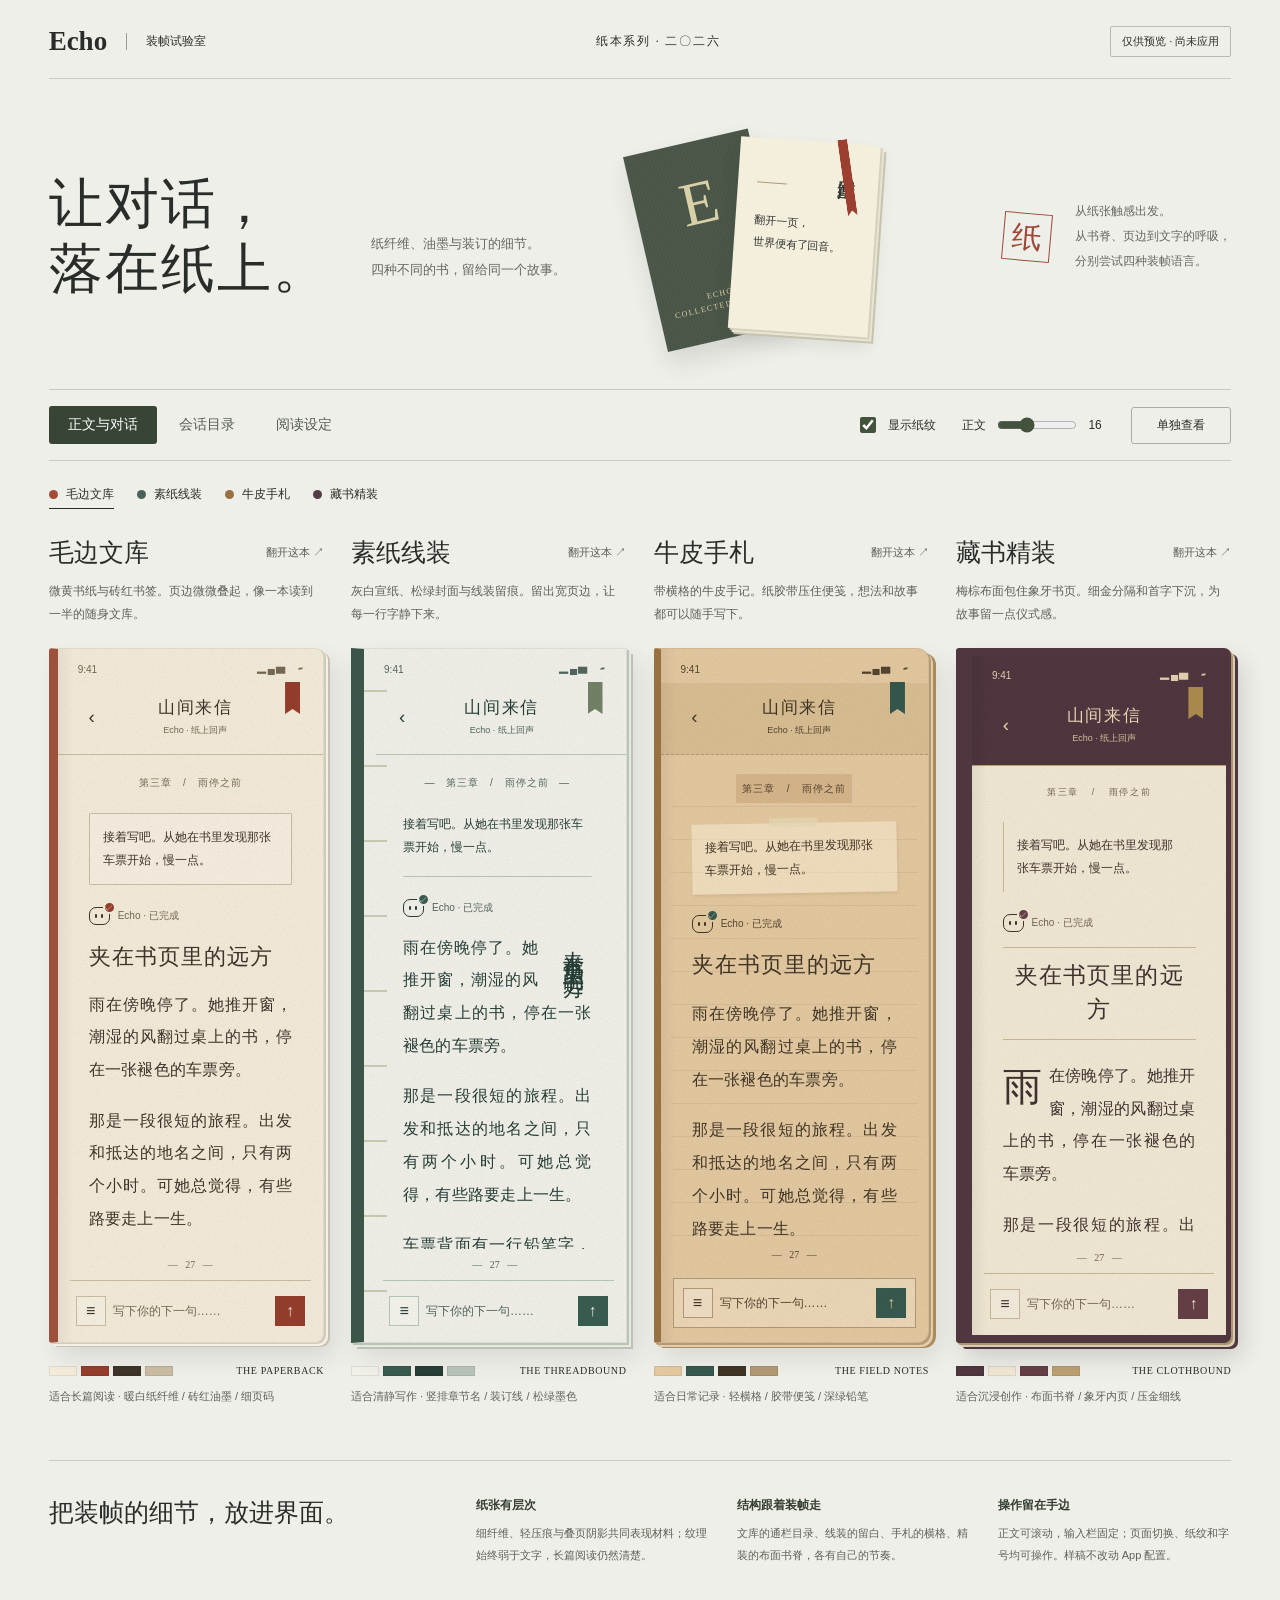
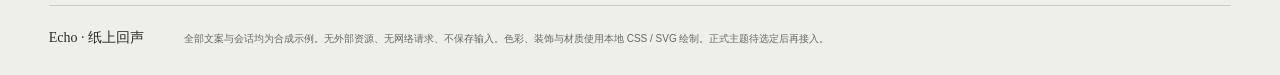
==== design/book-theme-preview/index.html @ 86614d9f "feat: 完善 Bot 状态与 API 配置并新增纸本主题预览" ====
<!doctype html>
<html lang="zh-CN">
<head>
  <meta charset="utf-8">
  <meta name="viewport" content="width=device-width, initial-scale=1">
  <meta name="color-scheme" content="light">
  <title>Echo · 纸上回声 / 四种书本主题预览</title>
  <link rel="icon" href="data:,">
  <link rel="stylesheet" href="preview.css">
</head>
<body>
  <header class="masthead"><a href="./index.html" class="brand">Echo<span>装帧试验室</span></a><span class="edition">纸本系列 · 二〇二六</span><span class="preview-tag">仅供预览 · 尚未应用</span></header>
  <main>
    <section class="introduction">
      <div class="intro-copy"><h1>让对话，<br>落在纸上。</h1><p>纸纤维、油墨与装订的细节。<br>四种不同的书，留给同一个故事。</p></div>
      <div class="material-sample" aria-hidden="true"><div class="sample-cover"><span>E</span><small>ECHO<br>COLLECTED WORDS</small></div><div class="sample-page"><span>纸上回声</span><i></i><p>翻开一页，<br>世界便有了回音。</p></div><div class="sample-ribbon"></div></div>
      <aside class="intro-note"><span class="seal" aria-hidden="true">纸</span><p>从纸张触感出发。<br>从书脊、页边到文字的呼吸，<br>分别尝试四种装帧语言。</p></aside>
    </section>
    <section class="desk" aria-label="预览控制">
      <div class="scene-switch" role="group" aria-label="预览页面"><button data-scene="chat" aria-pressed="true">正文与对话</button><button data-scene="home" aria-pressed="false">会话目录</button><button data-scene="settings" aria-pressed="false">阅读设定</button></div>
      <label class="texture-control"><input id="texture" type="checkbox" checked> 显示纸纹</label>
      <label class="font-control" for="font-size">正文 <input id="font-size" type="range" min="14" max="20" step="2" value="16"><output id="font-value" for="font-size">16</output></label>
      <button id="compare" aria-pressed="false">单独查看</button>
    </section>
    <div class="theme-switch" role="group" aria-label="选择装帧"><button data-theme="deckle" aria-pressed="true"><i></i>毛边文库</button><button data-theme="thread" aria-pressed="false"><i></i>素纸线装</button><button data-theme="field" aria-pressed="false"><i></i>牛皮手札</button><button data-theme="cloth" aria-pressed="false"><i></i>藏书精装</button></div>
    <section class="gallery" data-focus="deckle" aria-label="四种主题比较"></section>
    <section class="design-note"><h2>把装帧的细节，放进界面。</h2><div><p><strong>纸张有层次</strong>细纤维、轻压痕与叠页阴影共同表现材料；纹理始终弱于文字，长篇阅读仍然清楚。</p><p><strong>结构跟着装帧走</strong>文库的通栏目录、线装的留白、手札的横格、精装的布面书脊，各有自己的节奏。</p><p><strong>操作留在手边</strong>正文可滚动，输入栏固定；页面切换、纸纹和字号均可操作。样稿不改动 App 配置。</p></div></section>
  </main>
  <footer class="site-footer"><span>Echo · 纸上回声</span><p>全部文案与会话均为合成示例。无外部资源、无网络请求、不保存输入。色彩、装饰与材质使用本地 CSS / SVG 绘制。正式主题待选定后再接入。</p></footer>
  <script src="preview.js"></script>
</body>
</html>
---- design/book-theme-preview/preview.css ----
:root{--desk:#efefea;--ink:#292d29;--muted:#64685e;--line:#c9ccc2;--body-size:16px;--serif:'Noto Serif CJK SC','Source Han Serif SC','SimSun',serif;--sans:'Microsoft YaHei','PingFang SC',sans-serif}
*{box-sizing:border-box}body{margin:0;background:var(--desk);color:var(--ink);font-family:var(--sans);font-size:14px}button,input{font:inherit}button,a,input{touch-action:manipulation}button{color:inherit;cursor:pointer}button:focus-visible,a:focus-visible,input:focus-visible{outline:2px solid #a94430;outline-offset:4px}button{border:0;background:none}a{color:inherit;text-decoration:none}.masthead{display:flex;align-items:center;justify-content:space-between;margin:0 3.8%;padding:26px 0 21px;border-bottom:1px solid var(--line)}.brand{font:700 27px Georgia,serif;display:flex;align-items:center;gap:19px}.brand span{font:12px var(--sans);border-left:1px solid #9a9e92;padding-left:19px}.edition{font-family:var(--serif);letter-spacing:.15em;font-size:12px}.preview-tag{font-size:11px;padding:7px 11px;border:1px solid #b6baae;border-radius:2px}main{margin:0 3.8%}.introduction{display:grid;grid-template-columns:1.3fr 1fr .8fr;align-items:center;min-height:310px;padding:30px 0 25px;gap:36px}.intro-copy{display:flex;align-items:flex-end;gap:42px}.intro-copy h1{font:normal 54px/1.2 var(--serif);margin:0;letter-spacing:.04em;white-space:nowrap}.intro-copy p{font:13px/2 var(--sans);color:var(--muted);padding-bottom:5px;white-space:nowrap}.material-sample{width:246px;height:210px;position:relative;justify-self:center;transform:rotate(-8deg)}.sample-cover{position:absolute;left:0;top:0;width:128px;height:200px;background:repeating-linear-gradient(90deg,#485346 0 1px,#4c584a 1px 3px);box-shadow:0 13px 23px #252b2720;display:flex;flex-direction:column;align-items:center;justify-content:space-around;color:#d9d0a8;transform:rotate(-5deg)}.sample-cover>span{font:62px Georgia}.sample-cover small{font:8px/1.6 Georgia;letter-spacing:.17em;text-align:center}.sample-page{position:absolute;left:90px;top:14px;width:140px;height:192px;transform:rotate(12deg);background:#f7f1de;box-shadow:2px 2px #d5d0bc,4px 4px #e8e4d4,6px 6px #c6c2ae,0 10px 18px #292d291b;padding:24px 19px}.sample-page:after{content:'';position:absolute;inset:0;background:var(--grain);opacity:.35;pointer-events:none}.sample-page>span{font:18px var(--serif);writing-mode:vertical-rl;float:right}.sample-page i{display:block;width:30px;height:1px;background:#ac9a70;margin-top:20px}.sample-page p{font:11px/2 var(--serif);margin-top:26px}.sample-ribbon{position:absolute;top:19px;right:30px;width:10px;height:77px;background:#9b4030;clip-path:polygon(0 0,100% 0,100% 100%,50% 93%,0 100%)}.intro-note{justify-self:end;display:flex;align-items:center;gap:24px}.intro-note p{font:12px/2.1 var(--serif);color:var(--muted)}.seal{font:30px var(--serif);border:1px solid #9e4737;color:#9e4737;display:grid;place-items:center;width:48px;height:48px;transform:rotate(5deg)}
.desk{padding:16px 0;border-block:1px solid var(--line);display:flex;align-items:center;gap:26px}.scene-switch{display:flex;gap:3px;margin-right:auto}.scene-switch button{padding:10px 19px;border-radius:3px;color:#565e52}.scene-switch button[aria-pressed=true]{background:#384535;color:#fff}.texture-control,.font-control{display:flex;align-items:center;gap:9px;font-size:12px;white-space:nowrap}input[type=checkbox]{accent-color:#42523c;width:16px;height:16px}input[type=range]{accent-color:#42523c;width:80px}output{min-width:17px}#compare{border:1px solid #a8afa0;border-radius:3px;padding:9px 13px;font-size:12px;min-width:100px}.theme-switch{display:flex;gap:23px;padding:20px 0 6px}.theme-switch button{font-size:12px;display:flex;align-items:center;gap:8px;padding:5px 0;border-bottom:1px solid transparent}.theme-switch button[aria-pressed=true]{border-color:currentColor}.theme-switch i{height:9px;width:9px;background:#a24d39;border-radius:50%}.theme-switch button:nth-child(2) i{background:#4c5f59}.theme-switch button:nth-child(3) i{background:#987043}.theme-switch button:nth-child(4) i{background:#523c4a}.gallery{display:grid;grid-template-columns:repeat(4,minmax(0,1fr));gap:27px;padding:21px 0 42px}.study{min-width:0}.study-header{display:flex;align-items:center;justify-content:space-between;margin-bottom:11px}.study h2{font:normal 25px var(--serif);margin:0}.study-header button{font-size:11px;padding:6px 0 6px 10px;color:#585d53}.study-description{font-size:12px;line-height:1.9;color:#5e6258;min-height:46px;margin:0 0 22px;max-width:32em}.swatches{display:flex;gap:4px;align-items:center;margin-top:22px}.swatches i{height:10px;width:28px;border:1px solid #00000015}.swatches span{font:10px Georgia,serif;margin-left:auto;letter-spacing:.06em}.study-notes{font-size:11px;line-height:1.9;color:#5e6258;margin-top:10px}.gallery.focus-mode{grid-template-columns:minmax(0,540px);justify-content:center;gap:0}.gallery.focus-mode .study{display:none}.gallery.focus-mode .study.is-focused{display:block}.focus-mode .book{max-width:460px;margin:auto;height:790px}.focus-mode .study-description{max-width:none;min-height:0}.focus-mode .study h2{font-size:32px}
:root{--grain:url("data:image/svg+xml,%3Csvg xmlns='http://www.w3.org/2000/svg' width='170' height='170'%3E%3Cfilter id='p'%3E%3CfeTurbulence type='fractalNoise' baseFrequency='.72' numOctaves='3' stitchTiles='stitch'/%3E%3CfeColorMatrix type='saturate' values='0'/%3E%3C/filter%3E%3Cpath fill='%23786b50' opacity='.3' d='M14 36l5 1m29 50l6-1m60-21l4 1m-7 68l5-1M24 145l6 1M83 15l5-1'/%3E%3Cpath fill='%23fff' filter='url(%23p)' opacity='.28' d='M0 0h170v170H0z'/%3E%3C/svg%3E")}.book{--paper:#f4ecda;--ink:#3f342a;--faint:#766852;--rule:#cbbda4;--accent:#963e2d;--cover:#9d513d;position:relative;isolation:isolate;display:flex;flex-direction:column;height:695px;background:var(--paper);color:var(--ink);border-radius:3px 9px 9px 3px;border:1px solid #00000016;border-left:9px solid var(--cover);box-shadow:2px 1px 0 #d1cbba,4px 3px 0 #f4f0e5,6px 4px 0 #c8c1b0,10px 14px 25px #343a3020;overflow:hidden}.book:after{content:'';position:absolute;inset:0;z-index:5;background-image:var(--grain);mix-blend-mode:multiply;opacity:.6;pointer-events:none}.no-texture .book:after,.no-texture .sample-page:after{display:none}.book:before{content:'';position:absolute;inset:0 auto 0 0;width:15px;background:linear-gradient(90deg,#0000000c,transparent);pointer-events:none;z-index:2}.statusbar{display:flex;align-items:center;justify-content:space-between;padding:13px 19px 7px 20px;font:10px var(--sans);color:var(--faint)}.statusbar span:last-child{letter-spacing:.1em}.book-header{display:flex;align-items:center;justify-content:space-between;padding:13px 20px 17px;border-bottom:1px solid var(--rule);gap:10px}.book-header button{font-size:19px;min-width:28px;min-height:28px;padding:0}.book-title{min-width:0;flex:1;text-align:center}.book-title strong{font:normal 17px var(--serif);display:block;letter-spacing:.1em}.book-title small{display:block;font-size:9px;margin-top:5px;color:var(--faint)}.bookmark{align-self:flex-start;position:relative;width:15px;height:32px;background:var(--accent);clip-path:polygon(0 0,100% 0,100% 100%,50% 84%,0 100%);margin-top:-14px;margin-right:3px}.page-scroll{flex:1;min-height:0;overflow:auto;scrollbar-width:thin;scrollbar-color:var(--rule) transparent;padding:19px 21px 24px;overscroll-behavior:contain}.chapter-label{text-align:center;font:10px/1.7 var(--sans);color:var(--faint);letter-spacing:.1em;margin-bottom:22px}.user-prompt{border:1px solid var(--rule);padding:12px 13px;margin:0 0 22px;font:12px/1.9 var(--sans);background:#ffffff26;border-radius:1px}.speaker{display:flex;align-items:center;gap:8px;font:10px var(--sans);color:var(--faint);margin-bottom:15px}.speaker .bot{width:21px;height:18px;border:1.5px solid var(--ink);border-radius:7px;position:relative;display:inline-flex;align-items:center;justify-content:center;gap:4px}.bot:before,.bot:after{content:'';width:2px;height:4px;border-radius:2px;background:var(--ink)}.bot i{position:absolute;right:-7px;top:-7px;width:13px;height:13px;border-radius:50%;background:var(--accent);border:2px solid var(--paper);display:grid;place-items:center;font-size:8px;font-style:normal;color:var(--paper)}.prose{font:var(--body-size)/2.05 var(--serif);text-align:justify;letter-spacing:.015em}.prose p{margin:0 0 1.1em}.prose h3{font:normal 22px/1.5 var(--serif);margin:0 0 16px;letter-spacing:.05em}.prose .end-mark{display:block;text-align:center;font-size:11px;color:var(--faint);margin-top:22px}.message-actions{display:flex;gap:16px;padding:7px 0 3px;color:var(--faint);font-size:10px}.message-actions button{padding:4px 0}.folio{text-align:center;font:10px Georgia;color:var(--faint);padding:10px}.composer{margin:0 12px 14px;border-top:1px solid var(--rule);padding:13px 6px 0;display:flex;gap:7px;align-items:center;min-height:48px}.composer input{background:none;border:0;min-width:0;width:100%;color:var(--ink);font:12px var(--sans);padding:6px 0}.composer input::placeholder{color:var(--faint);opacity:1}.composer button{width:30px;height:30px;flex-shrink:0;border:1px solid var(--rule);background:#ffffff30;font-size:16px}.composer button[type=submit]{background:var(--accent);color:var(--paper);border-color:var(--accent)}.book-nav{display:flex;margin:0 14px 10px;border-top:1px solid var(--rule);padding-top:9px;justify-content:space-around}.book-nav button{font:10px/1.8 var(--sans);padding:6px 10px;color:var(--faint)}.book-nav button[aria-pressed=true]{color:var(--accent);border-bottom:1px solid var(--accent)}.home-mast{font:normal 35px var(--serif);margin:3px 0 5px}.home-sub{font:10px/2 var(--sans);color:var(--faint);margin:0 0 22px}.continue-story{display:block;width:100%;color:var(--ink);text-align:left;border-block:1px solid var(--rule);padding:17px 0 19px;margin:0 0 21px}.continue-story>small{font-size:9px;color:var(--faint)}.continue-story strong{display:block;font:22px var(--serif);margin:11px 0}.continue-story p{font:12px/1.8 var(--serif);margin:0}.continue-story em{display:block;font:10px var(--sans);color:var(--accent);margin-top:15px}.list-heading{font:11px var(--sans);color:var(--faint);display:flex;justify-content:space-between;border-bottom:1px solid var(--rule);padding:0 0 9px}.contents-row{display:flex;align-items:center;width:100%;text-align:left;padding:17px 0;border-bottom:1px solid var(--rule);gap:12px}.contents-row>span{font:11px Georgia;color:var(--faint)}.contents-row>div{flex:1;min-width:0}.contents-row strong{display:block;font:15px var(--serif);margin-bottom:6px}.contents-row small{font:10px/1.7 var(--sans);color:var(--faint);display:block}.contents-row>b{font-weight:normal;color:var(--accent)}.setting-title{font:normal 28px var(--serif);margin:7px 0 12px}.setting-explain{font:12px/1.9 var(--sans);color:var(--faint);margin-bottom:22px}.setting-row{display:flex;justify-content:space-between;align-items:center;gap:12px;padding:18px 0;border-top:1px solid var(--rule);font-size:12px}.setting-row small{display:block;margin-top:6px;font-size:10px;color:var(--faint);line-height:1.7}.setting-row input{accent-color:var(--accent)}.setting-row select{background:var(--paper);color:var(--ink);border:1px solid var(--rule);font:12px var(--sans);padding:6px;max-width:105px}.state-example{padding:15px 0;border-top:1px solid var(--rule);display:flex;gap:8px;flex-wrap:wrap}.state-example span{font-size:10px;display:flex;gap:5px;align-items:center}.state-example b{display:grid;place-items:center;height:20px;width:20px;background:var(--accent);color:var(--paper);border-radius:50%;font:11px var(--sans)}.state-example .error b{background:#963b35}.local-note{font:10px/1.8 var(--sans);color:var(--faint);padding-top:15px;border-top:1px solid var(--rule)}.local-message{margin-top:17px;font:12px/1.9 var(--sans);padding:12px;border:1px solid var(--rule);overflow-wrap:anywhere}.local-feedback{font:10px var(--sans);color:var(--accent);padding:5px 0;min-height:21px}
.thread{--paper:#f1f1e9;--ink:#263e37;--faint:#52665d;--rule:#b8c5ba;--accent:#385d50;--cover:#3b5549;border-left-width:13px;border-radius:0;box-shadow:2px 2px #bac4b6,4px 4px #e7e9de,6px 6px #bbc2b5,10px 14px 25px #343a3020}.thread:before{width:23px;background:repeating-linear-gradient(0deg,transparent 0 50px,#b8b796 50px 52px,transparent 52px 75px);opacity:.65}.thread .book-header{margin-left:12px;padding-left:12px}.thread .page-scroll{padding-inline:29px 24px}.thread .user-prompt{border:0;border-bottom:1px solid var(--rule);padding:0 0 17px;background:none}.thread .prose h3{writing-mode:vertical-rl;float:right;font-size:21px;letter-spacing:.18em;line-height:1.8;margin:2px 0 14px 16px}.thread .chapter-label:before,.thread .chapter-label:after{content:'—';margin:0 10px}.thread .bookmark{background:#738267}.thread .home-mast{writing-mode:vertical-rl;float:right;margin:5px 0 22px 16px}.thread .continue-story{clear:both}.thread .composer{margin-left:19px}
.field{--paper:#e4c9a0;--ink:#413525;--faint:#55442f;--rule:#b39a75;--accent:#37594e;--cover:#977142;border-left-width:7px;border-radius:2px 12px 12px 2px;box-shadow:2px 2px #b49b75,4px 4px #e3cdab,7px 5px #aa8b5d,10px 14px 25px #343a3020}.field .book-header{background:#c4a77755;border-bottom-style:dashed}.field .bookmark{background:#35574d}.field .page-scroll{background-image:repeating-linear-gradient(transparent 0 32px,#9b825d28 32px 33px);background-position:0 19px}.field .prose{line-height:33px}.field .user-prompt{background:#fff7de75;box-shadow:1px 2px 3px #5e48201a;transform:rotate(-1deg);border:0;position:relative}.field .user-prompt:before{content:'';position:absolute;width:48px;height:9px;background:#e8dcb5aa;top:-5px;left:38%}.field .chapter-label{background:#d6b58a;padding:6px;display:table;margin:0 auto 20px}.field .composer{border:1px solid var(--rule);background:#ecd7b6;padding:9px;margin-top:8px}.field .continue-story{background:#ebd8b6;border:1px solid #ae946b;padding:17px 13px;box-shadow:2px 3px #b29b7155}.field .home-mast{font-size:32px}.field .contents-row strong{font-family:var(--sans);font-size:13px}
.cloth{--paper:#f1e8d4;--ink:#40332f;--faint:#746257;--rule:#c7b899;--accent:#663f46;--cover:#50363e;border-left:16px solid var(--cover);border-top:8px solid var(--cover);border-bottom:8px solid var(--cover);border-right:5px solid var(--cover);box-shadow:2px 2px #a99474,4px 4px #dbccb1,7px 6px #50363e,10px 14px 25px #343a3033;border-radius:3px 7px 7px 3px}.cloth .statusbar{background:#50363e;color:#e5d1b1;margin-top:-1px}.cloth .book-header{background:#50363e;color:#ead9b8;border-bottom:1px solid #bca273;padding-top:15px;padding-bottom:20px}.cloth .book-title small{color:#d6c09e}.cloth .bookmark{background:#ac8b4e;margin-top:-17px}.cloth .prose h3{text-align:center;font-size:23px;border-block:1px solid var(--rule);padding:11px 0;margin-bottom:20px}.cloth .chapter-label{font-size:9px;letter-spacing:.19em}.cloth .prose p:first-of-type:first-letter{float:left;font-size:39px;line-height:1.4;margin:0 7px 0 0}.cloth .user-prompt{border:0;border-left:1px solid var(--rule);border-radius:0;padding-left:13px;background:transparent}.cloth .continue-story{padding:20px 15px;border:1px solid #c1ac82;outline:1px solid #c1ac82;outline-offset:-5px;text-align:center}.cloth .continue-story strong{font-size:24px}.cloth .home-mast{font-size:29px;text-align:center}.cloth .home-sub{text-align:center}.cloth .book-nav{font-family:var(--serif)}
.design-note{border-top:1px solid var(--line);padding:32px 0 39px;display:grid;grid-template-columns:1fr 2fr;gap:50px}.design-note h2{font:normal 25px/1.6 var(--serif);margin:0}.design-note>div{display:grid;grid-template-columns:repeat(3,1fr);gap:27px}.design-note p{font-size:11px;line-height:2;color:#5c6256;margin:0}.design-note strong{display:block;color:#353e30;font-size:12px;margin-bottom:5px}.site-footer{border-top:1px solid var(--line);margin:0 3.8%;padding:23px 0 27px;display:flex;gap:40px;align-items:center}.site-footer>span{white-space:nowrap;font:14px var(--serif)}.site-footer p{margin:0;font-size:10px;line-height:1.9;color:#646b5e}.focus-mode .prose{line-height:2.2}.focus-mode .page-scroll{padding:25px 34px}
@media(min-width:1750px){main,.masthead,.site-footer{max-width:1690px;margin-inline:auto}.gallery{gap:40px}.book{height:770px}.page-scroll{padding-inline:27px}.prose{line-height:2.2}}
@media(max-width:1250px){.intro-copy{display:block}.intro-copy h1{font-size:43px}.intro-copy p{font-size:12px;margin-bottom:0}.introduction{min-height:300px;grid-template-columns:1fr 1fr .85fr;gap:20px}.intro-note{gap:15px}.gallery{grid-template-columns:repeat(2,minmax(0,1fr));gap:38px}.book{height:730px;max-width:470px;margin:auto}.study-description{max-width:none}.desk{gap:17px}.scene-switch button{padding:10px 13px}.design-note{grid-template-columns:1fr}.design-note>div{gap:30px}}
@media(max-width:690px){.masthead{padding-top:19px}.brand{font-size:24px;gap:12px}.brand span{padding-left:12px;font-size:10px}.edition{display:none}.preview-tag{font-size:9px;padding:6px}.introduction{grid-template-columns:1fr 1fr;min-height:285px;padding:30px 0 25px;gap:8px}.intro-copy h1{font-size:37px}.intro-copy p{font-size:10px;line-height:1.9}.material-sample{transform:rotate(-7deg) scale(.75);transform-origin:center;width:190px;justify-self:end}.intro-note{display:none}.desk{flex-wrap:wrap;gap:14px;padding:13px 0}.scene-switch{flex:1 0 100%;justify-content:space-between}.scene-switch button{flex:1;font-size:12px;padding:11px 8px}.font-control{margin-left:auto;font-size:11px}.texture-control{font-size:11px;gap:5px}#compare{min-width:85px;padding:8px;font-size:11px}input[type=range]{width:58px}.theme-switch{gap:0;justify-content:space-between;flex-wrap:wrap}.theme-switch button{font-size:11px;gap:5px}.gallery{grid-template-columns:1fr;gap:39px;padding-top:18px}.study-header,.study-description,.study-notes,.swatches{max-width:460px;margin-inline:auto}.study-description{margin-bottom:18px;min-height:0}.study-header{margin-bottom:9px}.book{width:100%;max-width:460px;height:740px}.design-note{gap:22px}.design-note>div{grid-template-columns:1fr;gap:17px}.design-note h2{font-size:22px}.site-footer{display:block}.site-footer p{margin-top:12px}.gallery.focus-mode .book{height:740px}.focus-mode .page-scroll{padding:19px 23px}}
@media(max-width:690px){.introduction{grid-template-columns:minmax(0,1fr) minmax(0,1fr)}.intro-copy{min-width:0}.intro-copy p{white-space:normal}.material-sample{width:160px;height:195px;transform:rotate(-7deg) scale(.65);transform-origin:left center;justify-self:start}}
@media(prefers-reduced-motion:no-preference){button{transition:background-color .16s ease-out,color .16s ease-out}.book{animation:open-page .35s ease-out}@keyframes open-page{from{opacity:.6;transform:translateY(6px)}to{opacity:1;transform:translateY(0)}}}
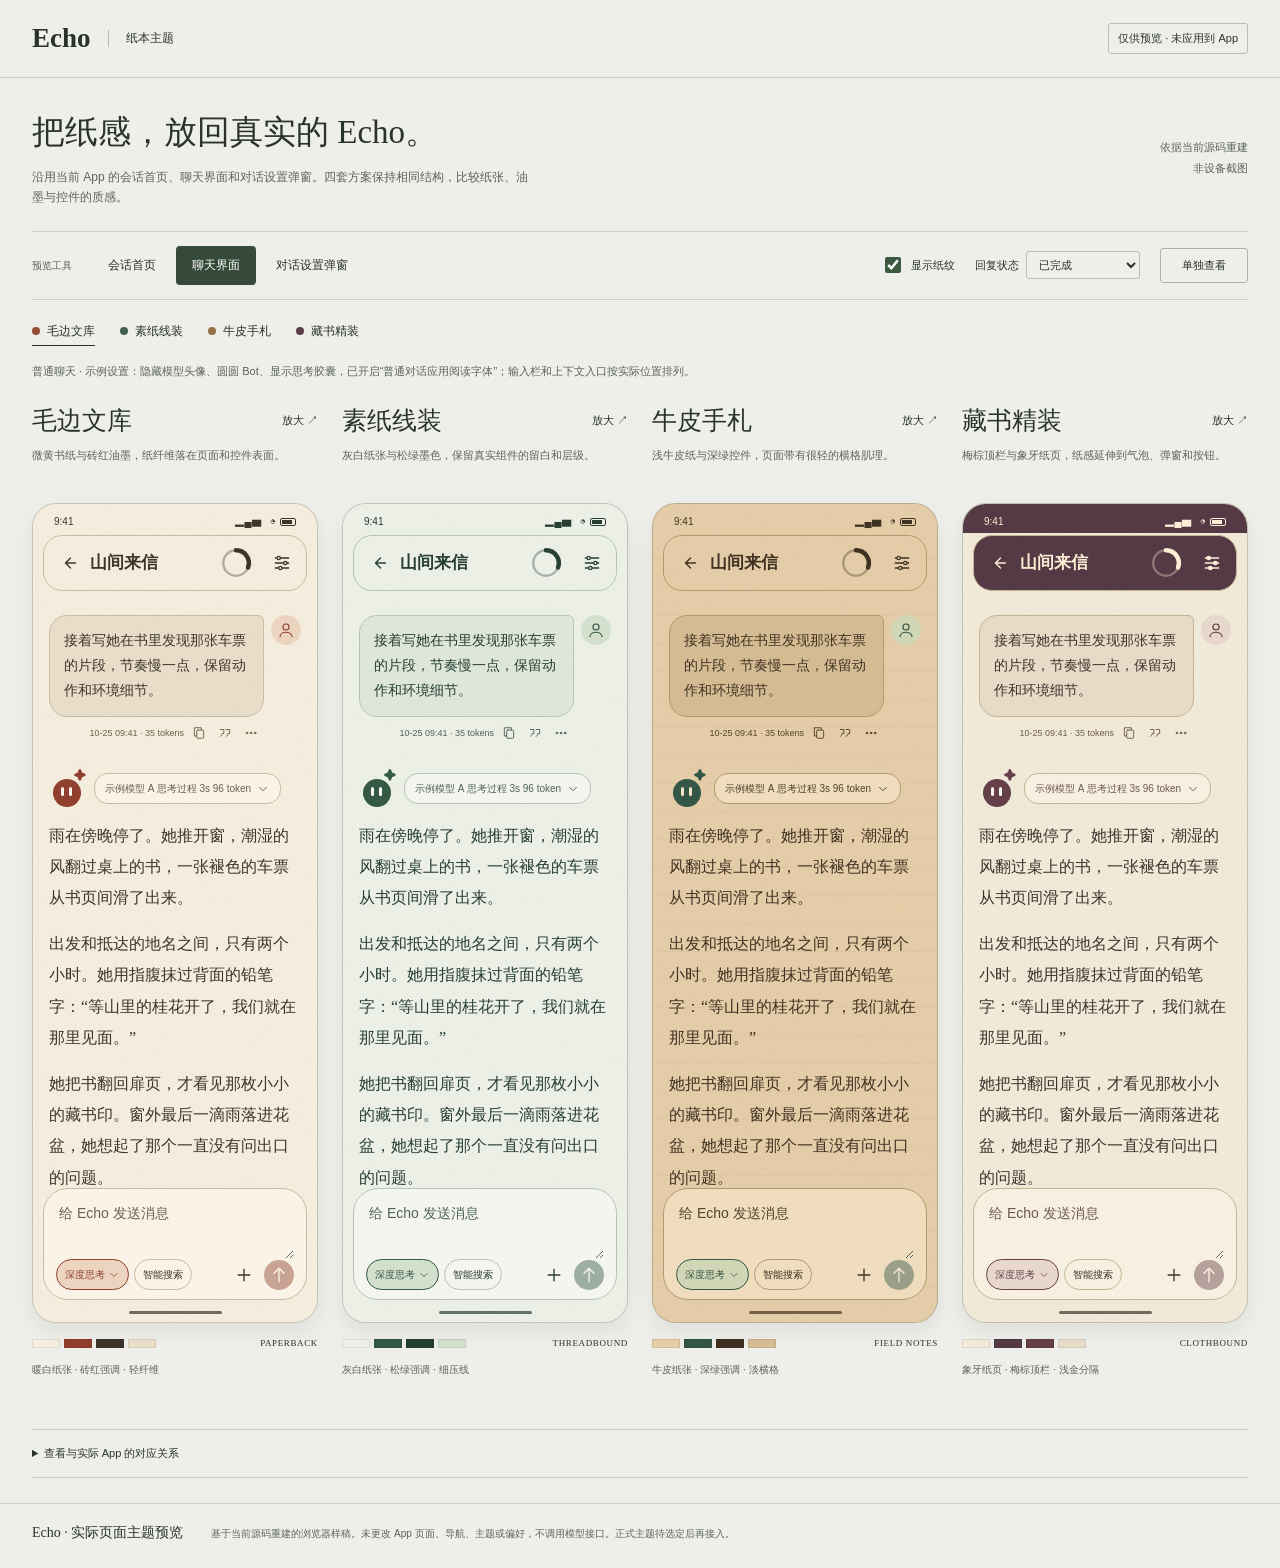
==== commit ba7d6fdd: "fix: 按实际 App 页面重做纸本主题预览" ====
--- a/design/book-theme-preview/index.html
+++ b/design/book-theme-preview/index.html
@@ -4,29 +4,34 @@
   <meta charset="utf-8">
   <meta name="viewport" content="width=device-width, initial-scale=1">
   <meta name="color-scheme" content="light">
-  <title>Echo · 纸上回声 / 四种书本主题预览</title>
+  <title>Echo · 纸本主题 / 实际页面预览</title>
   <link rel="icon" href="data:,">
-  <link rel="stylesheet" href="preview.css">
+  <link rel="stylesheet" href="preview.css?v=actual-2">
 </head>
 <body>
-  <header class="masthead"><a href="./index.html" class="brand">Echo<span>装帧试验室</span></a><span class="edition">纸本系列 · 二〇二六</span><span class="preview-tag">仅供预览 · 尚未应用</span></header>
+  <header class="masthead"><a href="./index.html" class="brand">Echo<span>纸本主题</span></a><span class="preview-tag">仅供预览 · 未应用到 App</span></header>
   <main>
     <section class="introduction">
-      <div class="intro-copy"><h1>让对话，<br>落在纸上。</h1><p>纸纤维、油墨与装订的细节。<br>四种不同的书，留给同一个故事。</p></div>
-      <div class="material-sample" aria-hidden="true"><div class="sample-cover"><span>E</span><small>ECHO<br>COLLECTED WORDS</small></div><div class="sample-page"><span>纸上回声</span><i></i><p>翻开一页，<br>世界便有了回音。</p></div><div class="sample-ribbon"></div></div>
-      <aside class="intro-note"><span class="seal" aria-hidden="true">纸</span><p>从纸张触感出发。<br>从书脊、页边到文字的呼吸，<br>分别尝试四种装帧语言。</p></aside>
+      <div><h1>把纸感，放回真实的 Echo。</h1><p>沿用当前 App 的会话首页、聊天界面和对话设置弹窗。四套方案保持相同结构，比较纸张、油墨与控件的质感。</p></div>
+      <span class="source-badge">依据当前源码重建<br>非设备截图</span>
     </section>
     <section class="desk" aria-label="预览控制">
-      <div class="scene-switch" role="group" aria-label="预览页面"><button data-scene="chat" aria-pressed="true">正文与对话</button><button data-scene="home" aria-pressed="false">会话目录</button><button data-scene="settings" aria-pressed="false">阅读设定</button></div>
+      <span class="desk-label">预览工具</span>
+      <div class="scene-switch" role="group" aria-label="预览页面"><button data-scene="home" aria-pressed="false">会话首页</button><button data-scene="chat" aria-pressed="true">聊天界面</button><button data-scene="settings" aria-pressed="false">对话设置弹窗</button></div>
       <label class="texture-control"><input id="texture" type="checkbox" checked> 显示纸纹</label>
-      <label class="font-control" for="font-size">正文 <input id="font-size" type="range" min="14" max="20" step="2" value="16"><output id="font-value" for="font-size">16</output></label>
+      <label class="state-control" for="chat-status">回复状态 <select id="chat-status"><option value="completed">已完成</option><option value="thinking">思考中</option><option value="replying">回复中</option><option value="paused">主动暂停</option><option value="failed">连接 / 回复出错</option></select></label>
       <button id="compare" aria-pressed="false">单独查看</button>
     </section>
-    <div class="theme-switch" role="group" aria-label="选择装帧"><button data-theme="deckle" aria-pressed="true"><i></i>毛边文库</button><button data-theme="thread" aria-pressed="false"><i></i>素纸线装</button><button data-theme="field" aria-pressed="false"><i></i>牛皮手札</button><button data-theme="cloth" aria-pressed="false"><i></i>藏书精装</button></div>
+    <div class="theme-switch" role="group" aria-label="选择主题"><button data-theme="deckle" aria-pressed="true"><i></i>毛边文库</button><button data-theme="thread" aria-pressed="false"><i></i>素纸线装</button><button data-theme="field" aria-pressed="false"><i></i>牛皮手札</button><button data-theme="cloth" aria-pressed="false"><i></i>藏书精装</button></div>
+    <p class="scene-description" id="scene-description"></p>
     <section class="gallery" data-focus="deckle" aria-label="四种主题比较"></section>
-    <section class="design-note"><h2>把装帧的细节，放进界面。</h2><div><p><strong>纸张有层次</strong>细纤维、轻压痕与叠页阴影共同表现材料；纹理始终弱于文字，长篇阅读仍然清楚。</p><p><strong>结构跟着装帧走</strong>文库的通栏目录、线装的留白、手札的横格、精装的布面书脊，各有自己的节奏。</p><p><strong>操作留在手边</strong>正文可滚动，输入栏固定；页面切换、纸纹和字号均可操作。样稿不改动 App 配置。</p></div></section>
+    <div class="preview-feedback" role="status" aria-live="polite"></div>
+    <details class="source-map"><summary>查看与实际 App 的对应关系</summary><div class="source-table"><table><thead><tr><th>预览内容</th><th>当前源码依据</th><th>保持的结构</th></tr></thead><tbody><tr><td>会话首页</td><td>HomeScreen.kt / HomePresentationComponents.kt / EchoAppShell.kt</td><td>ECHO 顶栏、搜索、文件夹、新对话、条件显示的继续最近故事、会话卡片和四入口底栏。</td></tr><tr><td>普通聊天</td><td>ChatScreen.kt / ChatMessageComponents.kt / ChatInputComponents.kt</td><td>返回、标题、上下文用量、设置、消息气泡、状态胶囊与双层输入区；详情页没有根页底栏。</td></tr><tr><td>对话设置弹窗</td><td>ChatSettingsDialogs.kt</td><td>模型与生成 / 提示与记忆 / 外观与模式三页签；底部取消和保存。</td></tr></tbody></table></div><p>示例设置：聚焦对话首页、存在最近故事；普通聊天中隐藏模型头像、选择圆圆 Bot、显示思考胶囊，并已开启普通对话应用阅读字体。会话、消息、模型与配置名称均为合成数据。上方页面切换与状态选择属于预览工具。</p></details>
   </main>
-  <footer class="site-footer"><span>Echo · 纸上回声</span><p>全部文案与会话均为合成示例。无外部资源、无网络请求、不保存输入。色彩、装饰与材质使用本地 CSS / SVG 绘制。正式主题待选定后再接入。</p></footer>
-  <script src="preview.js"></script>
+  <footer class="site-footer"><span>Echo · 实际页面主题预览</span><p>基于当前源码重建的浏览器样稿。未更改 App 页面、导航、主题或偏好，不调用模型接口。正式主题待选定后再接入。</p></footer>
+  <script src="scene-home.js?v=actual-2"></script>
+  <script src="scene-chat.js?v=actual-2"></script>
+  <script src="scene-settings.js?v=actual-2"></script>
+  <script src="preview.js?v=actual-2"></script>
 </body>
 </html>
--- a/design/book-theme-preview/preview.css
+++ b/design/book-theme-preview/preview.css
@@ -1,13 +1,315 @@
-:root{--desk:#efefea;--ink:#292d29;--muted:#64685e;--line:#c9ccc2;--body-size:16px;--serif:'Noto Serif CJK SC','Source Han Serif SC','SimSun',serif;--sans:'Microsoft YaHei','PingFang SC',sans-serif}
-*{box-sizing:border-box}body{margin:0;background:var(--desk);color:var(--ink);font-family:var(--sans);font-size:14px}button,input{font:inherit}button,a,input{touch-action:manipulation}button{color:inherit;cursor:pointer}button:focus-visible,a:focus-visible,input:focus-visible{outline:2px solid #a94430;outline-offset:4px}button{border:0;background:none}a{color:inherit;text-decoration:none}.masthead{display:flex;align-items:center;justify-content:space-between;margin:0 3.8%;padding:26px 0 21px;border-bottom:1px solid var(--line)}.brand{font:700 27px Georgia,serif;display:flex;align-items:center;gap:19px}.brand span{font:12px var(--sans);border-left:1px solid #9a9e92;padding-left:19px}.edition{font-family:var(--serif);letter-spacing:.15em;font-size:12px}.preview-tag{font-size:11px;padding:7px 11px;border:1px solid #b6baae;border-radius:2px}main{margin:0 3.8%}.introduction{display:grid;grid-template-columns:1.3fr 1fr .8fr;align-items:center;min-height:310px;padding:30px 0 25px;gap:36px}.intro-copy{display:flex;align-items:flex-end;gap:42px}.intro-copy h1{font:normal 54px/1.2 var(--serif);margin:0;letter-spacing:.04em;white-space:nowrap}.intro-copy p{font:13px/2 var(--sans);color:var(--muted);padding-bottom:5px;white-space:nowrap}.material-sample{width:246px;height:210px;position:relative;justify-self:center;transform:rotate(-8deg)}.sample-cover{position:absolute;left:0;top:0;width:128px;height:200px;background:repeating-linear-gradient(90deg,#485346 0 1px,#4c584a 1px 3px);box-shadow:0 13px 23px #252b2720;display:flex;flex-direction:column;align-items:center;justify-content:space-around;color:#d9d0a8;transform:rotate(-5deg)}.sample-cover>span{font:62px Georgia}.sample-cover small{font:8px/1.6 Georgia;letter-spacing:.17em;text-align:center}.sample-page{position:absolute;left:90px;top:14px;width:140px;height:192px;transform:rotate(12deg);background:#f7f1de;box-shadow:2px 2px #d5d0bc,4px 4px #e8e4d4,6px 6px #c6c2ae,0 10px 18px #292d291b;padding:24px 19px}.sample-page:after{content:'';position:absolute;inset:0;background:var(--grain);opacity:.35;pointer-events:none}.sample-page>span{font:18px var(--serif);writing-mode:vertical-rl;float:right}.sample-page i{display:block;width:30px;height:1px;background:#ac9a70;margin-top:20px}.sample-page p{font:11px/2 var(--serif);margin-top:26px}.sample-ribbon{position:absolute;top:19px;right:30px;width:10px;height:77px;background:#9b4030;clip-path:polygon(0 0,100% 0,100% 100%,50% 93%,0 100%)}.intro-note{justify-self:end;display:flex;align-items:center;gap:24px}.intro-note p{font:12px/2.1 var(--serif);color:var(--muted)}.seal{font:30px var(--serif);border:1px solid #9e4737;color:#9e4737;display:grid;place-items:center;width:48px;height:48px;transform:rotate(5deg)}
-.desk{padding:16px 0;border-block:1px solid var(--line);display:flex;align-items:center;gap:26px}.scene-switch{display:flex;gap:3px;margin-right:auto}.scene-switch button{padding:10px 19px;border-radius:3px;color:#565e52}.scene-switch button[aria-pressed=true]{background:#384535;color:#fff}.texture-control,.font-control{display:flex;align-items:center;gap:9px;font-size:12px;white-space:nowrap}input[type=checkbox]{accent-color:#42523c;width:16px;height:16px}input[type=range]{accent-color:#42523c;width:80px}output{min-width:17px}#compare{border:1px solid #a8afa0;border-radius:3px;padding:9px 13px;font-size:12px;min-width:100px}.theme-switch{display:flex;gap:23px;padding:20px 0 6px}.theme-switch button{font-size:12px;display:flex;align-items:center;gap:8px;padding:5px 0;border-bottom:1px solid transparent}.theme-switch button[aria-pressed=true]{border-color:currentColor}.theme-switch i{height:9px;width:9px;background:#a24d39;border-radius:50%}.theme-switch button:nth-child(2) i{background:#4c5f59}.theme-switch button:nth-child(3) i{background:#987043}.theme-switch button:nth-child(4) i{background:#523c4a}.gallery{display:grid;grid-template-columns:repeat(4,minmax(0,1fr));gap:27px;padding:21px 0 42px}.study{min-width:0}.study-header{display:flex;align-items:center;justify-content:space-between;margin-bottom:11px}.study h2{font:normal 25px var(--serif);margin:0}.study-header button{font-size:11px;padding:6px 0 6px 10px;color:#585d53}.study-description{font-size:12px;line-height:1.9;color:#5e6258;min-height:46px;margin:0 0 22px;max-width:32em}.swatches{display:flex;gap:4px;align-items:center;margin-top:22px}.swatches i{height:10px;width:28px;border:1px solid #00000015}.swatches span{font:10px Georgia,serif;margin-left:auto;letter-spacing:.06em}.study-notes{font-size:11px;line-height:1.9;color:#5e6258;margin-top:10px}.gallery.focus-mode{grid-template-columns:minmax(0,540px);justify-content:center;gap:0}.gallery.focus-mode .study{display:none}.gallery.focus-mode .study.is-focused{display:block}.focus-mode .book{max-width:460px;margin:auto;height:790px}.focus-mode .study-description{max-width:none;min-height:0}.focus-mode .study h2{font-size:32px}
-:root{--grain:url("data:image/svg+xml,%3Csvg xmlns='http://www.w3.org/2000/svg' width='170' height='170'%3E%3Cfilter id='p'%3E%3CfeTurbulence type='fractalNoise' baseFrequency='.72' numOctaves='3' stitchTiles='stitch'/%3E%3CfeColorMatrix type='saturate' values='0'/%3E%3C/filter%3E%3Cpath fill='%23786b50' opacity='.3' d='M14 36l5 1m29 50l6-1m60-21l4 1m-7 68l5-1M24 145l6 1M83 15l5-1'/%3E%3Cpath fill='%23fff' filter='url(%23p)' opacity='.28' d='M0 0h170v170H0z'/%3E%3C/svg%3E")}.book{--paper:#f4ecda;--ink:#3f342a;--faint:#766852;--rule:#cbbda4;--accent:#963e2d;--cover:#9d513d;position:relative;isolation:isolate;display:flex;flex-direction:column;height:695px;background:var(--paper);color:var(--ink);border-radius:3px 9px 9px 3px;border:1px solid #00000016;border-left:9px solid var(--cover);box-shadow:2px 1px 0 #d1cbba,4px 3px 0 #f4f0e5,6px 4px 0 #c8c1b0,10px 14px 25px #343a3020;overflow:hidden}.book:after{content:'';position:absolute;inset:0;z-index:5;background-image:var(--grain);mix-blend-mode:multiply;opacity:.6;pointer-events:none}.no-texture .book:after,.no-texture .sample-page:after{display:none}.book:before{content:'';position:absolute;inset:0 auto 0 0;width:15px;background:linear-gradient(90deg,#0000000c,transparent);pointer-events:none;z-index:2}.statusbar{display:flex;align-items:center;justify-content:space-between;padding:13px 19px 7px 20px;font:10px var(--sans);color:var(--faint)}.statusbar span:last-child{letter-spacing:.1em}.book-header{display:flex;align-items:center;justify-content:space-between;padding:13px 20px 17px;border-bottom:1px solid var(--rule);gap:10px}.book-header button{font-size:19px;min-width:28px;min-height:28px;padding:0}.book-title{min-width:0;flex:1;text-align:center}.book-title strong{font:normal 17px var(--serif);display:block;letter-spacing:.1em}.book-title small{display:block;font-size:9px;margin-top:5px;color:var(--faint)}.bookmark{align-self:flex-start;position:relative;width:15px;height:32px;background:var(--accent);clip-path:polygon(0 0,100% 0,100% 100%,50% 84%,0 100%);margin-top:-14px;margin-right:3px}.page-scroll{flex:1;min-height:0;overflow:auto;scrollbar-width:thin;scrollbar-color:var(--rule) transparent;padding:19px 21px 24px;overscroll-behavior:contain}.chapter-label{text-align:center;font:10px/1.7 var(--sans);color:var(--faint);letter-spacing:.1em;margin-bottom:22px}.user-prompt{border:1px solid var(--rule);padding:12px 13px;margin:0 0 22px;font:12px/1.9 var(--sans);background:#ffffff26;border-radius:1px}.speaker{display:flex;align-items:center;gap:8px;font:10px var(--sans);color:var(--faint);margin-bottom:15px}.speaker .bot{width:21px;height:18px;border:1.5px solid var(--ink);border-radius:7px;position:relative;display:inline-flex;align-items:center;justify-content:center;gap:4px}.bot:before,.bot:after{content:'';width:2px;height:4px;border-radius:2px;background:var(--ink)}.bot i{position:absolute;right:-7px;top:-7px;width:13px;height:13px;border-radius:50%;background:var(--accent);border:2px solid var(--paper);display:grid;place-items:center;font-size:8px;font-style:normal;color:var(--paper)}.prose{font:var(--body-size)/2.05 var(--serif);text-align:justify;letter-spacing:.015em}.prose p{margin:0 0 1.1em}.prose h3{font:normal 22px/1.5 var(--serif);margin:0 0 16px;letter-spacing:.05em}.prose .end-mark{display:block;text-align:center;font-size:11px;color:var(--faint);margin-top:22px}.message-actions{display:flex;gap:16px;padding:7px 0 3px;color:var(--faint);font-size:10px}.message-actions button{padding:4px 0}.folio{text-align:center;font:10px Georgia;color:var(--faint);padding:10px}.composer{margin:0 12px 14px;border-top:1px solid var(--rule);padding:13px 6px 0;display:flex;gap:7px;align-items:center;min-height:48px}.composer input{background:none;border:0;min-width:0;width:100%;color:var(--ink);font:12px var(--sans);padding:6px 0}.composer input::placeholder{color:var(--faint);opacity:1}.composer button{width:30px;height:30px;flex-shrink:0;border:1px solid var(--rule);background:#ffffff30;font-size:16px}.composer button[type=submit]{background:var(--accent);color:var(--paper);border-color:var(--accent)}.book-nav{display:flex;margin:0 14px 10px;border-top:1px solid var(--rule);padding-top:9px;justify-content:space-around}.book-nav button{font:10px/1.8 var(--sans);padding:6px 10px;color:var(--faint)}.book-nav button[aria-pressed=true]{color:var(--accent);border-bottom:1px solid var(--accent)}.home-mast{font:normal 35px var(--serif);margin:3px 0 5px}.home-sub{font:10px/2 var(--sans);color:var(--faint);margin:0 0 22px}.continue-story{display:block;width:100%;color:var(--ink);text-align:left;border-block:1px solid var(--rule);padding:17px 0 19px;margin:0 0 21px}.continue-story>small{font-size:9px;color:var(--faint)}.continue-story strong{display:block;font:22px var(--serif);margin:11px 0}.continue-story p{font:12px/1.8 var(--serif);margin:0}.continue-story em{display:block;font:10px var(--sans);color:var(--accent);margin-top:15px}.list-heading{font:11px var(--sans);color:var(--faint);display:flex;justify-content:space-between;border-bottom:1px solid var(--rule);padding:0 0 9px}.contents-row{display:flex;align-items:center;width:100%;text-align:left;padding:17px 0;border-bottom:1px solid var(--rule);gap:12px}.contents-row>span{font:11px Georgia;color:var(--faint)}.contents-row>div{flex:1;min-width:0}.contents-row strong{display:block;font:15px var(--serif);margin-bottom:6px}.contents-row small{font:10px/1.7 var(--sans);color:var(--faint);display:block}.contents-row>b{font-weight:normal;color:var(--accent)}.setting-title{font:normal 28px var(--serif);margin:7px 0 12px}.setting-explain{font:12px/1.9 var(--sans);color:var(--faint);margin-bottom:22px}.setting-row{display:flex;justify-content:space-between;align-items:center;gap:12px;padding:18px 0;border-top:1px solid var(--rule);font-size:12px}.setting-row small{display:block;margin-top:6px;font-size:10px;color:var(--faint);line-height:1.7}.setting-row input{accent-color:var(--accent)}.setting-row select{background:var(--paper);color:var(--ink);border:1px solid var(--rule);font:12px var(--sans);padding:6px;max-width:105px}.state-example{padding:15px 0;border-top:1px solid var(--rule);display:flex;gap:8px;flex-wrap:wrap}.state-example span{font-size:10px;display:flex;gap:5px;align-items:center}.state-example b{display:grid;place-items:center;height:20px;width:20px;background:var(--accent);color:var(--paper);border-radius:50%;font:11px var(--sans)}.state-example .error b{background:#963b35}.local-note{font:10px/1.8 var(--sans);color:var(--faint);padding-top:15px;border-top:1px solid var(--rule)}.local-message{margin-top:17px;font:12px/1.9 var(--sans);padding:12px;border:1px solid var(--rule);overflow-wrap:anywhere}.local-feedback{font:10px var(--sans);color:var(--accent);padding:5px 0;min-height:21px}
-.thread{--paper:#f1f1e9;--ink:#263e37;--faint:#52665d;--rule:#b8c5ba;--accent:#385d50;--cover:#3b5549;border-left-width:13px;border-radius:0;box-shadow:2px 2px #bac4b6,4px 4px #e7e9de,6px 6px #bbc2b5,10px 14px 25px #343a3020}.thread:before{width:23px;background:repeating-linear-gradient(0deg,transparent 0 50px,#b8b796 50px 52px,transparent 52px 75px);opacity:.65}.thread .book-header{margin-left:12px;padding-left:12px}.thread .page-scroll{padding-inline:29px 24px}.thread .user-prompt{border:0;border-bottom:1px solid var(--rule);padding:0 0 17px;background:none}.thread .prose h3{writing-mode:vertical-rl;float:right;font-size:21px;letter-spacing:.18em;line-height:1.8;margin:2px 0 14px 16px}.thread .chapter-label:before,.thread .chapter-label:after{content:'—';margin:0 10px}.thread .bookmark{background:#738267}.thread .home-mast{writing-mode:vertical-rl;float:right;margin:5px 0 22px 16px}.thread .continue-story{clear:both}.thread .composer{margin-left:19px}
-.field{--paper:#e4c9a0;--ink:#413525;--faint:#55442f;--rule:#b39a75;--accent:#37594e;--cover:#977142;border-left-width:7px;border-radius:2px 12px 12px 2px;box-shadow:2px 2px #b49b75,4px 4px #e3cdab,7px 5px #aa8b5d,10px 14px 25px #343a3020}.field .book-header{background:#c4a77755;border-bottom-style:dashed}.field .bookmark{background:#35574d}.field .page-scroll{background-image:repeating-linear-gradient(transparent 0 32px,#9b825d28 32px 33px);background-position:0 19px}.field .prose{line-height:33px}.field .user-prompt{background:#fff7de75;box-shadow:1px 2px 3px #5e48201a;transform:rotate(-1deg);border:0;position:relative}.field .user-prompt:before{content:'';position:absolute;width:48px;height:9px;background:#e8dcb5aa;top:-5px;left:38%}.field .chapter-label{background:#d6b58a;padding:6px;display:table;margin:0 auto 20px}.field .composer{border:1px solid var(--rule);background:#ecd7b6;padding:9px;margin-top:8px}.field .continue-story{background:#ebd8b6;border:1px solid #ae946b;padding:17px 13px;box-shadow:2px 3px #b29b7155}.field .home-mast{font-size:32px}.field .contents-row strong{font-family:var(--sans);font-size:13px}
-.cloth{--paper:#f1e8d4;--ink:#40332f;--faint:#746257;--rule:#c7b899;--accent:#663f46;--cover:#50363e;border-left:16px solid var(--cover);border-top:8px solid var(--cover);border-bottom:8px solid var(--cover);border-right:5px solid var(--cover);box-shadow:2px 2px #a99474,4px 4px #dbccb1,7px 6px #50363e,10px 14px 25px #343a3033;border-radius:3px 7px 7px 3px}.cloth .statusbar{background:#50363e;color:#e5d1b1;margin-top:-1px}.cloth .book-header{background:#50363e;color:#ead9b8;border-bottom:1px solid #bca273;padding-top:15px;padding-bottom:20px}.cloth .book-title small{color:#d6c09e}.cloth .bookmark{background:#ac8b4e;margin-top:-17px}.cloth .prose h3{text-align:center;font-size:23px;border-block:1px solid var(--rule);padding:11px 0;margin-bottom:20px}.cloth .chapter-label{font-size:9px;letter-spacing:.19em}.cloth .prose p:first-of-type:first-letter{float:left;font-size:39px;line-height:1.4;margin:0 7px 0 0}.cloth .user-prompt{border:0;border-left:1px solid var(--rule);border-radius:0;padding-left:13px;background:transparent}.cloth .continue-story{padding:20px 15px;border:1px solid #c1ac82;outline:1px solid #c1ac82;outline-offset:-5px;text-align:center}.cloth .continue-story strong{font-size:24px}.cloth .home-mast{font-size:29px;text-align:center}.cloth .home-sub{text-align:center}.cloth .book-nav{font-family:var(--serif)}
-.design-note{border-top:1px solid var(--line);padding:32px 0 39px;display:grid;grid-template-columns:1fr 2fr;gap:50px}.design-note h2{font:normal 25px/1.6 var(--serif);margin:0}.design-note>div{display:grid;grid-template-columns:repeat(3,1fr);gap:27px}.design-note p{font-size:11px;line-height:2;color:#5c6256;margin:0}.design-note strong{display:block;color:#353e30;font-size:12px;margin-bottom:5px}.site-footer{border-top:1px solid var(--line);margin:0 3.8%;padding:23px 0 27px;display:flex;gap:40px;align-items:center}.site-footer>span{white-space:nowrap;font:14px var(--serif)}.site-footer p{margin:0;font-size:10px;line-height:1.9;color:#646b5e}.focus-mode .prose{line-height:2.2}.focus-mode .page-scroll{padding:25px 34px}
-@media(min-width:1750px){main,.masthead,.site-footer{max-width:1690px;margin-inline:auto}.gallery{gap:40px}.book{height:770px}.page-scroll{padding-inline:27px}.prose{line-height:2.2}}
-@media(max-width:1250px){.intro-copy{display:block}.intro-copy h1{font-size:43px}.intro-copy p{font-size:12px;margin-bottom:0}.introduction{min-height:300px;grid-template-columns:1fr 1fr .85fr;gap:20px}.intro-note{gap:15px}.gallery{grid-template-columns:repeat(2,minmax(0,1fr));gap:38px}.book{height:730px;max-width:470px;margin:auto}.study-description{max-width:none}.desk{gap:17px}.scene-switch button{padding:10px 13px}.design-note{grid-template-columns:1fr}.design-note>div{gap:30px}}
-@media(max-width:690px){.masthead{padding-top:19px}.brand{font-size:24px;gap:12px}.brand span{padding-left:12px;font-size:10px}.edition{display:none}.preview-tag{font-size:9px;padding:6px}.introduction{grid-template-columns:1fr 1fr;min-height:285px;padding:30px 0 25px;gap:8px}.intro-copy h1{font-size:37px}.intro-copy p{font-size:10px;line-height:1.9}.material-sample{transform:rotate(-7deg) scale(.75);transform-origin:center;width:190px;justify-self:end}.intro-note{display:none}.desk{flex-wrap:wrap;gap:14px;padding:13px 0}.scene-switch{flex:1 0 100%;justify-content:space-between}.scene-switch button{flex:1;font-size:12px;padding:11px 8px}.font-control{margin-left:auto;font-size:11px}.texture-control{font-size:11px;gap:5px}#compare{min-width:85px;padding:8px;font-size:11px}input[type=range]{width:58px}.theme-switch{gap:0;justify-content:space-between;flex-wrap:wrap}.theme-switch button{font-size:11px;gap:5px}.gallery{grid-template-columns:1fr;gap:39px;padding-top:18px}.study-header,.study-description,.study-notes,.swatches{max-width:460px;margin-inline:auto}.study-description{margin-bottom:18px;min-height:0}.study-header{margin-bottom:9px}.book{width:100%;max-width:460px;height:740px}.design-note{gap:22px}.design-note>div{grid-template-columns:1fr;gap:17px}.design-note h2{font-size:22px}.site-footer{display:block}.site-footer p{margin-top:12px}.gallery.focus-mode .book{height:740px}.focus-mode .page-scroll{padding:19px 23px}}
-@media(max-width:690px){.introduction{grid-template-columns:minmax(0,1fr) minmax(0,1fr)}.intro-copy{min-width:0}.intro-copy p{white-space:normal}.material-sample{width:160px;height:195px;transform:rotate(-7deg) scale(.65);transform-origin:left center;justify-self:start}}
-@media(prefers-reduced-motion:no-preference){button{transition:background-color .16s ease-out,color .16s ease-out}.book{animation:open-page .35s ease-out}@keyframes open-page{from{opacity:.6;transform:translateY(6px)}to{opacity:1;transform:translateY(0)}}}
+:root {
+  --desk: #eeeeea;
+  --ink: #29332c;
+  --muted: #5b645a;
+  --line: #cbd0c6;
+  --ui: "Microsoft YaHei", "PingFang SC", sans-serif;
+  --reader: "Noto Serif CJK SC", "Source Han Serif SC", "SimSun", serif;
+  --grain: url("data:image/svg+xml,%3Csvg xmlns='http://www.w3.org/2000/svg' width='180' height='180'%3E%3Cfilter id='paper'%3E%3CfeTurbulence type='fractalNoise' baseFrequency='.75' numOctaves='3' stitchTiles='stitch'/%3E%3CfeColorMatrix type='saturate' values='0'/%3E%3C/filter%3E%3Cpath filter='url(%23paper)' opacity='.25' d='M0 0h180v180H0z'/%3E%3Cpath stroke='%238c7b5f' opacity='.17' d='m13 32 5 1m27 48 6-1m60-24 4 1m-7 68 5-1m-82 10 6 1m54-119 5-1'/%3E%3C/svg%3E");
+}
+* { box-sizing: border-box; }
+body { margin: 0; background: var(--desk); color: var(--ink); font: 14px/1.7 var(--ui); }
+button, input, textarea, select { font: inherit; }
+button { border: 0; background: transparent; color: inherit; cursor: pointer; }
+button, a, input, select, textarea { touch-action: manipulation; }
+button:focus-visible, a:focus-visible, input:focus-visible, select:focus-visible, textarea:focus-visible { outline: 2px solid #9b4935; outline-offset: 3px; }
+a { color: inherit; text-decoration: none; }
+svg { display: inline-block; flex-shrink: 0; vertical-align: middle; }
+.masthead, main, .site-footer { max-width: 1800px; margin: auto; padding-inline: 32px; }
+.masthead { display: flex; align-items: center; justify-content: space-between; padding-block: 23px; border-bottom: 1px solid var(--line); }
+.brand { display: flex; align-items: center; gap: 17px; font: 700 27px Georgia, serif; }
+.brand span { border-left: 1px solid #b7bdaf; padding-left: 17px; font: 12px var(--ui); }
+.preview-tag { font-size: 11px; border: 1px solid #b9c0b2; border-radius: 3px; padding: 5px 9px; }
+.introduction { display: flex; align-items: center; justify-content: space-between; gap: 24px; padding-block: 30px 24px; }
+.introduction h1 { margin: 0 0 9px; font: 400 33px/1.5 var(--reader); }
+.introduction p { margin: 0; font-size: 12px; color: var(--muted); max-width: 75ch; }
+.source-badge { flex-shrink: 0; font-size: 11px; line-height: 1.9; text-align: right; color: var(--muted); }
+.desk { display: flex; align-items: center; gap: 20px; padding-block: 14px; border-block: 1px solid var(--line); }
+.desk-label { font-size: 10px; color: var(--muted); }
+.scene-switch { display: flex; gap: 4px; margin-right: auto; }
+.scene-switch button { padding: 9px 16px; font-size: 12px; border-radius: 4px; }
+.scene-switch [aria-pressed="true"] { background: #364a3a; color: #fff; }
+.texture-control, .state-control { display: flex; align-items: center; gap: 7px; white-space: nowrap; font-size: 11px; }
+input[type="checkbox"] { width: 16px; height: 16px; accent-color: #3c5841; }
+.state-control select { border: 1px solid #b8c0b0; background: transparent; color: var(--ink); padding: 6px 8px; border-radius: 3px; font-size: 11px; }
+#compare { padding: 7px 12px; border: 1px solid #aab59f; border-radius: 3px; font-size: 11px; min-width: 88px; }
+.theme-switch { display: flex; gap: 25px; padding-block: 17px 3px; }
+.theme-switch button { display: flex; align-items: center; gap: 7px; border-bottom: 1px solid transparent; font-size: 12px; padding: 4px 0; }
+.theme-switch [aria-pressed="true"] { border-color: currentColor; }
+.theme-switch i { width: 8px; height: 8px; border-radius: 50%; background: #954a36; }
+.theme-switch button:nth-child(2) i { background: #3f6050; }
+.theme-switch button:nth-child(3) i { background: #967147; }
+.theme-switch button:nth-child(4) i { background: #593e49; }
+.scene-description { color: var(--muted); font-size: 11px; margin-block: 13px 0; min-height: 20px; }
+.gallery { display: grid; grid-template-columns: repeat(4, minmax(0, 1fr)); gap: 24px; padding-block: 22px 25px; align-items: start; }
+.study { min-width: 0; }
+.study-header { display: flex; align-items: center; justify-content: space-between; margin-bottom: 8px; gap: 9px; }
+.study-header h2 { font: 400 25px var(--reader); margin: 0; }
+.study-header button { font-size: 11px; padding: 4px 0 4px 8px; flex-shrink: 0; }
+.study-description { min-height: 43px; font-size: 11px; color: var(--muted); margin: 0 0 15px; line-height: 1.9; }
+.study-notes { font-size: 10px; color: var(--muted); margin: 12px 0 0; line-height: 1.9; }
+.swatches { display: flex; align-items: center; gap: 4px; margin-top: 15px; }
+.swatches i { height: 9px; width: 28px; border: 1px solid #00000015; }
+.swatches span { margin-left: auto; font: 9px Georgia, serif; letter-spacing: .07em; }
+.gallery.focus-mode { grid-template-columns: minmax(0, 430px); justify-content: center; }
+.gallery.focus-mode .study { display: none; }
+.gallery.focus-mode .study.is-focused { display: block; }
+.gallery.focus-mode .study-description { min-height: 0; }
+.device {
+  --paper: #f6efdf; --surface: #fbf6e9; --card: #fdf9f0; --body: #3e342a;
+  --secondary: #6e604e; --rule: #cbbca5; --accent: #91402d; --accent-ink: #fff9ed;
+  --accent-soft: #eed6c3; --bubble: #eadfca; --error: #a2322c; --error-soft: #f5ded4;
+  --header: #f6efdf; --header-ink: #3e342a; --header-muted: #6e604e;
+  width: 100%; height: 820px; border: 1px solid #5b625853; border-radius: 24px;
+  background: var(--paper); color: var(--body); overflow: hidden; position: relative;
+  display: flex; flex-direction: column; box-shadow: 0 9px 20px #24301d12;
+  isolation: isolate; font-size: 14px; line-height: 1.5;
+}
+.device::after { content: ""; position: absolute; inset: 0; pointer-events: none; z-index: 12; background-image: var(--grain); mix-blend-mode: multiply; opacity: .26; }
+.no-texture .device::after { display: none; }
+.device.thread { --paper: #eef1e8; --surface: #f6f7f0; --card: #fafbf5; --body: #263e34; --secondary: #4f6456; --rule: #b8c7b7; --accent: #345a45; --accent-ink: #f6f8ee; --accent-soft: #d5e2d0; --bubble: #dfe8d9; --header: #eef1e8; --header-ink: #263e34; --header-muted: #4f6456; }
+.device.field { --paper: #e6cea9; --surface: #f1dfc0; --card: #f5e6cc; --body: #403222; --secondary: #55432b; --rule: #b49a73; --accent: #345746; --accent-ink: #fff8eb; --accent-soft: #d3d8b8; --bubble: #d7bd94; --header: #e6cea9; --header-ink: #403222; --header-muted: #55432b; background-image: repeating-linear-gradient(transparent 0 27px, #9c805912 27px 28px); }
+.device.cloth { --paper: #f3ebd9; --surface: #f9f2e2; --card: #fdf7e9; --body: #40322e; --secondary: #705a51; --rule: #c7b494; --accent: #66404b; --accent-ink: #fff7e4; --accent-soft: #e9d9cf; --bubble: #e9dcc8; --header: #553a45; --header-ink: #fff1d7; --header-muted: #ead7bb; }
+.system-bar { height: 29px; flex-shrink: 0; padding: 8px 21px 2px; display: flex; align-items: center; justify-content: space-between; font: 10px var(--ui); background: var(--header); color: var(--header-ink); }
+.system-icons { display: flex; gap: 5px; align-items: center; }
+.system-icons i { display: inline-block; width: 16px; height: 8px; border: 1px solid currentColor; border-radius: 2px; position: relative; }
+.system-icons i::after { content: ""; position: absolute; inset: 1px 3px 1px 1px; background: currentColor; }
+.app-surface { flex: 1; min-height: 0; position: relative; display: flex; flex-direction: column; }
+.system-gesture { height: 19px; flex-shrink: 0; display: grid; place-items: center; background: var(--paper); }
+.system-gesture::after { content: ""; width: 93px; height: 3px; border-radius: 2px; background: var(--body); opacity: .7; }
+.device button { min-width: 0; }
+.icon-button { width: 40px; height: 40px; display: inline-grid; place-items: center; border-radius: 50%; flex-shrink: 0; padding: 0; }
+.home-header { height: 56px; display: flex; align-items: center; padding-inline: 16px 8px; gap: 10px; background: var(--header); color: var(--header-ink); position: relative; flex-shrink: 0; }
+.home-header .wordmark, .echo-wordmark { font: 700 23px/1 Georgia, serif; letter-spacing: .06em; }
+.home-header .home-caption, .home-header .home-label { font-size: 12px; color: var(--header-muted); }
+.home-header > .icon-button, .home-header > button { margin-left: auto; }
+.home-search { display: flex; align-items: center; gap: 8px; padding: 4px 12px 9px 16px; flex-shrink: 0; }
+.home-search-field, .search-field { display: flex; align-items: center; gap: 8px; min-width: 0; flex: 1; border: 1px solid var(--rule); border-radius: 18px; padding: 10px 11px; background: var(--surface); color: var(--secondary); }
+.home-search input { width: 100%; min-width: 0; background: none; border: 0; color: var(--body); font-size: 11px; }
+.device input::placeholder, .device textarea::placeholder { color: var(--secondary); opacity: 1; }
+.home-folders { display: flex; gap: 7px; padding: 2px 16px 10px; overflow: auto; scrollbar-width: none; flex-shrink: 0; }
+.home-folders button { border: 1px solid var(--rule); padding: 7px 11px; border-radius: 16px; white-space: nowrap; display: flex; align-items: center; gap: 5px; font-size: 11px; }
+.home-folders [aria-pressed="true"] { background: var(--accent-soft); border-color: var(--accent); color: var(--accent); }
+.home-content, .home-scroll { padding: 12px 16px 20px; flex: 1; min-height: 0; overflow: auto; scrollbar-width: thin; scrollbar-color: var(--rule) transparent; }
+.home-actions { display: flex; gap: 8px; align-items: center; margin-bottom: 11px; }
+.home-actions .new-chat, .home-new-chat { background: var(--accent); color: var(--accent-ink); border-radius: 16px; flex: 1; min-height: 48px; display: flex; align-items: center; justify-content: space-between; padding: 12px 16px; font-weight: 600; }
+.home-actions > .icon-button { border: 1px solid var(--rule); border-radius: 15px; width: 48px; height: 48px; background: var(--surface); color: var(--accent); }
+.home-story { display: flex; align-items: center; text-align: left; gap: 10px; width: 100%; padding: 14px; background: var(--bubble); border-radius: 18px; margin-bottom: 17px; }
+.home-story > div { min-width: 0; flex: 1; }
+.home-story small { display: block; font-size: 10px; color: var(--secondary); margin-bottom: 3px; }
+.home-story strong { display: block; font-weight: 600; font-size: 14px; }
+.home-section { display: flex; align-items: center; justify-content: space-between; font-size: 15px; font-weight: 600; padding: 3px 0 11px; }
+.home-section small { font-size: 10px; color: var(--secondary); font-weight: 400; }
+.pinned-section, .home-pinned { display: flex; align-items: center; gap: 5px; font-size: 11px; color: var(--secondary); margin-bottom: 7px; }
+.home-other { display: block; font-size: 10px; color: var(--secondary); margin: 14px 2px 8px; }
+.conversation-row { display: flex; align-items: center; gap: 10px; border: 1px solid var(--rule); background: var(--card); border-radius: 18px; margin-bottom: 10px; padding: 13px 12px; text-align: left; }
+.conversation-main, .conversation-info { flex: 1; min-width: 0; cursor: pointer; }
+.conversation-main strong, .conversation-info strong { display: flex; align-items: center; gap: 5px; font-size: 14px; font-weight: 600; white-space: nowrap; overflow: hidden; text-overflow: ellipsis; }
+.conversation-detail, .conversation-sub { display: flex; gap: 7px; align-items: center; margin-top: 7px; color: var(--secondary); font-size: 10px; }
+.model-pill { padding: 3px 7px; border-radius: 8px; background: var(--accent-soft); color: var(--accent); font-size: 9px; white-space: nowrap; }
+.model-avatar { width: 40px; height: 40px; object-fit: cover; border-radius: 50%; flex-shrink: 0; }
+.conversation-row .icon-button { width: 28px; height: 36px; color: var(--secondary); }
+.root-nav { display: flex; border-top: 1px solid var(--rule); background: var(--surface); flex-shrink: 0; padding-block: 3px; }
+.root-nav button { flex: 1; display: flex; align-items: center; flex-direction: column; gap: 2px; font-size: 10px; color: var(--secondary); padding: 6px 1px; }
+.root-nav button > span:first-child { border-radius: 20px; padding: 4px 16px; display: grid; place-items: center; }
+.root-nav [aria-current="page"] { color: var(--accent); }
+.root-nav [aria-current="page"] > span:first-child { background: var(--accent-soft); }
+.home-menu, .tool-menu { position: absolute; z-index: 16; background: var(--surface); border: 1px solid var(--rule); box-shadow: 0 8px 20px #231d2025; border-radius: 14px; padding: 7px; min-width: 170px; }
+.home-menu { top: 51px; right: 9px; }
+.home-menu button, .tool-menu button { display: flex; align-items: center; gap: 10px; width: 100%; text-align: left; padding: 10px 9px; font-size: 12px; border-radius: 7px; }
+.home-empty { font-size: 12px; padding-block: 30px; color: var(--secondary); }
+.chat-header { height: 56px; margin: 2px 10px 5px; display: flex; gap: 0; align-items: center; background: var(--header); color: var(--header-ink); border: 1px solid var(--rule); border-radius: 19px; padding-inline: 2px; flex-shrink: 0; }
+.chat-header .icon-button { width: 44px; height: 44px; }
+.chat-title { flex: 1; font-size: 17px; font-weight: 600; white-space: nowrap; overflow: hidden; text-overflow: ellipsis; min-width: 0; text-align: left; }
+.context-meter { width: 40px; height: 40px; border-radius: 50%; flex-shrink: 0; padding: 0; display: grid; place-items: center; position: relative; color: var(--header-ink); font-size: 9px; margin-right: 2px; }
+.context-meter::before { content: ""; position: absolute; inset: 5px; border: 2px solid var(--rule); border-top-color: var(--accent); border-right-color: var(--accent); border-radius: 50%; transform: rotate(-40deg); }
+.chat-scroll { flex: 1; min-height: 0; overflow: auto; padding: 14px 16px 19px; scrollbar-width: thin; scrollbar-color: var(--rule) transparent; overscroll-behavior: contain; }
+.message-user { display: flex; gap: 7px; justify-content: flex-end; align-items: flex-start; margin: 5px 0 24px; }
+.user-bubble { max-width: calc(100% - 42px); border-radius: 18px 6px 18px 18px; padding: 12px 14px; background: var(--bubble); border: 1px solid var(--rule); font-size: 14px; line-height: 1.8; }
+.user-avatar { width: 30px; height: 30px; border-radius: 50%; background: var(--accent-soft); display: grid; place-items: center; color: var(--accent); flex-shrink: 0; }
+.user-avatar svg { width: 18px; height: 18px; }
+.message-assistant { margin-bottom: 22px; }
+.message-meta { display: flex; align-items: center; gap: 8px; margin-bottom: 13px; min-height: 38px; }
+.message-meta .model-name { font-size: 10px; color: var(--secondary); }
+.bot-face { width: 38px; height: 38px; position: relative; flex-shrink: 0; color: var(--accent); }
+.bot-face::before { content: ""; position: absolute; left: 4px; top: 9px; width: 28px; height: 28px; background: currentColor; border-radius: 50%; }
+.bot-eyes { position: absolute; left: 12px; top: 17px; display: flex; gap: 5px; }
+.bot-eyes::before, .bot-eyes::after { content: ""; width: 3px; height: 9px; background: var(--card); border-radius: 2px; }
+.bot-signal { position: absolute; left: 25px; top: 0; font: 700 12px/1 var(--ui); background: var(--paper); color: currentColor; border-radius: 7px; min-width: 12px; height: 12px; display: grid; place-items: center; }
+.bot-failed { color: var(--error); }
+.thinking-capsule { border: 1px solid var(--rule); background: var(--surface); border-radius: 14px; display: inline-flex; align-items: center; gap: 5px; max-width: calc(100% - 46px); padding: 7px 10px; font-size: 10px; color: var(--secondary); min-height: 30px; }
+.thinking-capsule.status-failed { border-color: var(--error); background: var(--error-soft); color: var(--error); }
+.thinking-details { font-size: 11px; line-height: 1.9; color: var(--secondary); border: 1px solid var(--rule); background: var(--surface); padding: 10px; border-radius: 12px; margin-bottom: 14px; }
+.assistant-body { font: 16px/1.95 var(--reader); overflow-wrap: anywhere; }
+.assistant-body p { margin: 0 0 15px; }
+.message-actions { display: flex; align-items: center; gap: 5px; color: var(--secondary); margin-top: 9px; }
+.message-actions button { width: 30px; height: 30px; display: inline-grid; place-items: center; padding: 0; }
+.message-actions .message-time { margin-left: auto; font: 9px var(--ui); }
+.message-stats { display: flex; gap: 6px; flex-wrap: wrap; font-size: 9px; color: var(--secondary); padding-top: 4px; }
+.error-details { color: var(--error); border: 1px solid var(--error); border-radius: 12px; padding: 10px; font-size: 11px; background: var(--error-soft); }
+.chat-composer { border: 1px solid var(--rule); background: var(--surface); border-radius: 25px; padding: 12px 12px 9px; margin: 0 10px 3px; flex-shrink: 0; position: relative; }
+.chat-composer textarea { width: 100%; min-height: 58px; max-height: 120px; resize: vertical; background: none; border: 0; color: var(--body); font-size: 14px; line-height: 1.7; display: block; padding: 1px 3px 7px; }
+.composer-tools { display: flex; gap: 5px; align-items: center; justify-content: space-between; }
+.composer-chip { display: flex; align-items: center; gap: 4px; padding: 6px 8px; border: 1px solid var(--rule); border-radius: 16px; font-size: 10px; white-space: nowrap; min-height: 30px; }
+.composer-chip[aria-pressed="true"] { color: var(--accent); border-color: var(--accent); background: var(--accent-soft); }
+.composer-tools .icon-button { width: 30px; height: 30px; }
+.send-button { width: 33px; height: 33px; display: inline-grid; place-items: center; border-radius: 50%; flex-shrink: 0; background: var(--accent); color: var(--accent-ink); padding: 0; }
+.tool-menu { bottom: 49px; right: 12px; }
+.overlay { position: absolute; inset: 0; z-index: 20; background: #14181266; display: flex; align-items: center; justify-content: center; }
+.dialog { width: 90%; max-width: 430px; max-height: 90%; border: 1px solid var(--rule); background: var(--surface); color: var(--body); border-radius: 24px; box-shadow: 0 15px 35px #1714112a; display: flex; flex-direction: column; min-height: 0; }
+.settings-heading { padding: 20px 18px 12px; flex-shrink: 0; }
+.settings-heading h3 { margin: 0 0 5px; font-size: 19px; font-weight: 600; }
+.settings-heading p { font-size: 10px; color: var(--secondary); margin: 0; }
+.settings-tabs { display: flex; margin-inline: 12px; border-bottom: 1px solid var(--rule); flex-shrink: 0; }
+.settings-tabs button { flex: 1; padding: 11px 2px; font-size: 10px; color: var(--secondary); border-bottom: 2px solid transparent; white-space: nowrap; }
+.settings-tabs [aria-selected="true"] { border-bottom-color: var(--accent); color: var(--accent); font-weight: 600; }
+.dialog-scroll { overflow: auto; overscroll-behavior: contain; min-height: 0; padding: 15px 18px; scrollbar-width: thin; scrollbar-color: var(--rule) transparent; }
+.setting-row { display: flex; align-items: center; justify-content: space-between; gap: 10px; padding-block: 11px; }
+.setting-row strong { display: block; font-size: 12px; font-weight: 500; }
+.setting-row small { display: block; font-size: 10px; line-height: 1.7; color: var(--secondary); margin-top: 4px; }
+.setting-field { margin-bottom: 13px; }
+.setting-field > label, .setting-field > strong { font-size: 12px; display: block; margin-bottom: 8px; font-weight: 500; }
+.setting-field select, .setting-field input[type="number"], .setting-field input[type="text"], .setting-field textarea, .model-selector { width: 100%; background: var(--card); color: var(--body); border: 1px solid var(--rule); border-radius: 12px; padding: 10px; font-size: 11px; }
+.model-selector { display: flex; align-items: center; justify-content: space-between; text-align: left; }
+.setting-range { display: block; margin-bottom: 13px; }
+.setting-range label { display: flex; justify-content: space-between; font-size: 12px; margin-bottom: 7px; }
+.setting-range input { width: 100%; accent-color: var(--accent); }
+.setting-chips { display: flex; gap: 5px; flex-wrap: wrap; margin-top: 8px; }
+.setting-chips button { border: 1px solid var(--rule); border-radius: 13px; padding: 5px 8px; font-size: 10px; }
+.setting-chips [aria-pressed="true"] { border-color: var(--accent); background: var(--accent-soft); color: var(--accent); }
+.setting-note, .dialog-note { font-size: 10px; color: var(--secondary); line-height: 1.8; }
+.setting-divider { border: 0; border-top: 1px solid var(--rule); margin-block: 12px; }
+.device [role="switch"] { width: 38px; height: 23px; flex-shrink: 0; border-radius: 15px; border: 1px solid var(--secondary); background: var(--rule); position: relative; padding: 0; }
+.device [role="switch"]::after { content: ""; position: absolute; width: 15px; height: 15px; top: 3px; left: 3px; background: var(--card); border-radius: 50%; }
+.device [role="switch"][aria-checked="true"] { background: var(--accent); border-color: var(--accent); }
+.device [role="switch"][aria-checked="true"]::after { left: 18px; }
+.dialog-actions { display: flex; justify-content: flex-end; gap: 10px; padding: 12px 18px 16px; border-top: 1px solid var(--rule); flex-shrink: 0; }
+.dialog-actions button { padding: 8px 15px; color: var(--accent); border-radius: 16px; font-size: 12px; }
+.dialog-actions .primary, .dialog-actions button:last-child { background: var(--accent); color: var(--accent-ink); }
+.preview-feedback { min-height: 25px; color: #4b5c43; font-size: 11px; padding-bottom: 10px; }
+.source-map { margin-bottom: 25px; border-block: 1px solid var(--line); font-size: 11px; color: var(--muted); padding-block: 14px; }
+.source-map summary { cursor: pointer; color: var(--ink); }
+.source-map p { max-width: 95ch; line-height: 1.9; }
+.source-table { overflow: auto; margin-top: 15px; }
+.source-map table { border-collapse: collapse; width: 100%; text-align: left; font-size: 11px; }
+.source-map td, .source-map th { padding: 10px 13px 10px 0; border-bottom: 1px solid var(--line); min-width: 120px; vertical-align: top; }
+.site-footer { border-top: 1px solid var(--line); padding-block: 20px 25px; display: flex; align-items: center; gap: 28px; }
+.site-footer span { white-space: nowrap; font: 14px var(--reader); }
+.site-footer p { margin: 0; font-size: 10px; color: var(--muted); line-height: 1.9; }
+.app-home { display: flex; flex-direction: column; min-height: 0; height: 100%; position: relative; }
+.home-brand { display: flex; align-items: center; gap: 10px; flex: 1; }
+.home-brand strong { font: 700 23px/1 Georgia, serif; letter-spacing: .06em; }
+.home-brand > span { color: var(--header-muted); font-size: 12px; }
+.home-more-anchor { margin-left: auto; }
+.home-more-menu { position: absolute; right: 8px; top: 49px; z-index: 16; min-width: 185px; background: var(--surface); color: var(--body); border: 1px solid var(--rule); box-shadow: 0 8px 20px #231d2025; border-radius: 14px; padding: 7px; }
+.home-more-menu button { display: flex; align-items: center; gap: 10px; padding: 10px; font-size: 12px; width: 100%; text-align: left; }
+.home-more-menu hr { border: 0; border-top: 1px solid var(--rule); margin-block: 4px; }
+.home-search-input { display: flex; gap: 7px; align-items: center; flex: 1; min-width: 0; background: var(--surface); border: 1px solid var(--rule); border-radius: 18px; padding: 10px; color: var(--secondary); }
+.home-search-input svg, .home-folders svg { width: 16px; height: 16px; }
+.home-clear { flex-shrink: 0; font-size: 20px; line-height: 16px; padding: 0; }
+.home-list { overflow: auto; flex: 1; min-height: 0; padding: 12px 16px 20px; scrollbar-width: thin; scrollbar-color: var(--rule) transparent; }
+.home-story > span { flex: 1; min-width: 0; }
+.home-pinned-heading { display: flex; align-items: center; justify-content: space-between; margin: 2px 1px 8px; color: var(--secondary); font-size: 11px; }
+.home-pinned-heading > span:first-child { display: flex; align-items: center; gap: 6px; }
+.home-pinned-heading strong { font-weight: 500; }
+.home-pinned-heading svg { width: 15px; height: 15px; }
+.pinned-chevron { transform: rotate(180deg); }
+.home-other-heading { font-size: 10px; color: var(--secondary); margin: 14px 2px 8px; }
+.conversation-open { display: flex; align-items: center; gap: 10px; flex: 1; min-width: 0; padding: 0; text-align: left; }
+.conversation-title { display: flex; align-items: center; gap: 5px; }
+.conversation-title strong { display: block; min-width: 0; }
+.conversation-pin { display: flex; color: var(--accent); }
+.conversation-pin svg { width: 13px; height: 13px; }
+.conversation-metadata { display: flex; align-items: center; gap: 6px; margin-top: 7px; white-space: nowrap; font-size: 10px; color: var(--secondary); }
+.conversation-more svg { transform: rotate(90deg); width: 17px; height: 17px; }
+.root-nav button > svg { width: 48px; height: 29px; padding: 4px 13px; border-radius: 16px; }
+.root-nav [aria-current="page"] > svg { background: var(--accent-soft); }
+.root-nav button > span:first-child { padding: 0; }
+.home-floating-new { position: absolute; bottom: 75px; right: 15px; background: var(--accent); color: var(--accent-ink); padding: 11px 16px; border-radius: 18px; display: flex; gap: 7px; align-items: center; box-shadow: 0 5px 12px #24261925; font-size: 12px; }
+.user-message-content { min-width: 0; max-width: calc(100% - 37px); }
+.user-bubble { max-width: 100%; margin: 0; }
+.message-user .message-meta { justify-content: flex-end; gap: 2px; margin: 3px 0 0; min-height: 26px; flex-wrap: wrap; }
+.message-meta .message-actions { margin: 0; gap: 0; }
+.message-meta .message-actions button { width: 26px; height: 26px; }
+.message-meta .message-actions svg { width: 14px; height: 14px; }
+.message-metrics { color: var(--secondary); font: 9px var(--ui); white-space: nowrap; }
+.message-assistant > .message-meta { margin: 6px 0 0; min-height: 28px; display: flex; justify-content: space-between; }
+.assistant-status-row { display: flex; align-items: center; gap: 7px; margin-bottom: 12px; }
+.bot-face > i { position: absolute; top: 17px; width: 3px; height: 9px; border-radius: 2px; background: var(--card); z-index: 1; }
+.bot-face > i:first-child { left: 12px; }
+.bot-face > i:nth-child(2) { left: 20px; }
+.bot-completed .bot-signal::before { content: "✦"; }
+.bot-thinking .bot-signal::before { content: "○"; }
+.bot-replying .bot-signal::before { content: "···"; }
+.bot-paused .bot-signal::before { content: "Ⅱ"; }
+.bot-failed .bot-signal::before { content: "!"; }
+.bot-failed .bot-signal { background: var(--error); color: var(--accent-ink); border-radius: 50%; }
+.capsule-failed { border-color: var(--error); background: var(--error-soft); color: var(--error); }
+.capsule-paused { color: var(--accent); border-color: var(--accent); }
+.thinking-capsule > span { overflow: hidden; text-overflow: ellipsis; white-space: nowrap; }
+.thinking-capsule svg { width: 14px; height: 14px; }
+.thinking-detail { color: var(--secondary); background: var(--surface); border: 1px solid var(--rule); border-radius: 15px; padding: 10px; margin-bottom: 13px; font-size: 11px; line-height: 1.8; }
+.thinking-detail p { margin: 0; }
+.thinking-wait { color: var(--accent); letter-spacing: 4px; font: 18px var(--ui); }
+.message-error { color: var(--error); background: var(--error-soft); border: 1px solid var(--error); padding: 12px; font-size: 11px; border-radius: 14px; }
+.message-error p { margin: 8px 0 0; }
+.composer-pills, .composer-action-buttons { display: flex; align-items: center; gap: 5px; }
+.input-pill { border: 1px solid var(--rule); border-radius: 16px; font-size: 10px; padding: 7px 8px; display: flex; align-items: center; gap: 3px; white-space: nowrap; }
+.input-pill svg { width: 12px; height: 12px; }
+.input-pill.is-selected { border-color: var(--accent); background: var(--accent-soft); color: var(--accent); }
+.composer-action-buttons .send-button { background: var(--accent); color: var(--accent-ink); }
+.composer-action-buttons .send-button:disabled { opacity: .45; }
+.chat-tool-menu { position: absolute; right: 10px; bottom: 48px; z-index: 16; border: 1px solid var(--rule); background: var(--surface); box-shadow: 0 8px 20px #231d2025; border-radius: 14px; padding: 7px; min-width: 170px; }
+.chat-tool-menu button { display: flex; align-items: center; gap: 9px; width: 100%; padding: 11px 8px; font-size: 12px; text-align: left; }
+.context-meter::before { display: none; }
+.context-meter svg { width: 36px; height: 36px; }
+.dialog-backdrop { position: absolute; inset: 0; cursor: default; }
+.conversation-settings { position: relative; z-index: 1; }
+.setting-field h4 { font-size: 12px; font-weight: 500; margin: 0 0 8px; }
+.setting-description { font-size: 10px; line-height: 1.8; color: var(--secondary); margin: 5px 0 9px; }
+.model-select { width: 100%; display: flex; align-items: center; text-align: left; gap: 8px; padding: 10px; border: 1px solid var(--rule); border-radius: 12px; background: var(--card); font-size: 12px; }
+.model-select > span { flex: 1; }
+.setting-field input.setting-range { width: 100%; margin: 0; accent-color: var(--accent); }
+.range-labels { display: flex; align-items: center; justify-content: space-between; color: var(--secondary); font-size: 9px; }
+.number-field { display: flex; align-items: center; border: 1px solid var(--rule); border-radius: 12px; padding: 10px; font-size: 11px; }
+.number-field > input[type="number"] { border: 0; background: none; padding: 0; min-width: 0; }
+.number-field > span { color: var(--secondary); }
+.context-limit { width: 100%; border: 1px solid var(--rule); border-radius: 12px; padding: 10px; background: var(--card); color: var(--body); font-size: 11px; margin-top: 9px; }
+.setting-field > textarea { resize: vertical; }
+.memory-section, .timeline-section { border-top: 1px solid var(--rule); }
+.section-expand { padding: 3px; }
+.section-expand svg { width: 16px; height: 16px; }
+.preview-model-avatar { width: 42px; height: 42px; background: var(--accent-soft); color: var(--accent); border-radius: 50%; display: grid; place-items: center; font-size: 18px; }
+.mode-conversion { width: 100%; text-align: left; border: 1px solid var(--rule); border-radius: 16px; padding: 12px; }
+.mode-conversion > span { flex: 1; }
+@media (min-width: 1800px) { .gallery { gap: 32px; } .device { height: 850px; } }
+@media (max-width: 1250px) { .gallery { grid-template-columns: repeat(2, minmax(0, 1fr)); gap: 32px; } .study { max-width: 460px; width: 100%; justify-self: center; } .study-description { min-height: 0; } .desk { flex-wrap: wrap; gap: 14px; } .desk-label { display: none; } .scene-switch { min-width: 50%; } }
+@media (max-width: 650px) {
+  .masthead, main, .site-footer { padding-inline: 16px; }
+  .masthead { padding-block: 18px; }
+  .brand { font-size: 24px; }
+  .brand span { font-size: 11px; }
+  .preview-tag { font-size: 9px; padding: 4px 6px; }
+  .introduction { padding-block: 22px 19px; align-items: flex-start; }
+  .introduction h1 { font-size: 25px; line-height: 1.5; margin-bottom: 8px; }
+  .introduction p { font-size: 11px; line-height: 1.9; }
+  .source-badge { display: none; }
+  .desk { gap: 13px; }
+  .scene-switch { flex: 1 0 100%; margin: 0; }
+  .scene-switch button { flex: 1; padding: 9px 3px; font-size: 11px; }
+  .texture-control, .state-control { font-size: 10px; gap: 4px; }
+  .state-control { margin-left: auto; }
+  .state-control select { font-size: 10px; max-width: 105px; padding: 6px 3px; }
+  #compare { min-width: 75px; padding: 7px; font-size: 10px; }
+  .theme-switch { justify-content: space-between; gap: 8px; }
+  .theme-switch button { font-size: 10px; gap: 5px; }
+  .gallery { grid-template-columns: 1fr; gap: 30px; padding-block: 18px; }
+  .study { max-width: 430px; }
+  .device { height: 800px; }
+  .study-header h2 { font-size: 24px; }
+  .study-description { font-size: 11px; }
+  .scene-description { font-size: 10px; line-height: 1.8; }
+  .site-footer { display: block; }
+  .site-footer p { margin-top: 9px; }
+}
+@media (prefers-reduced-motion: no-preference) { button { transition: background-color .15s ease-out, color .15s ease-out; } }
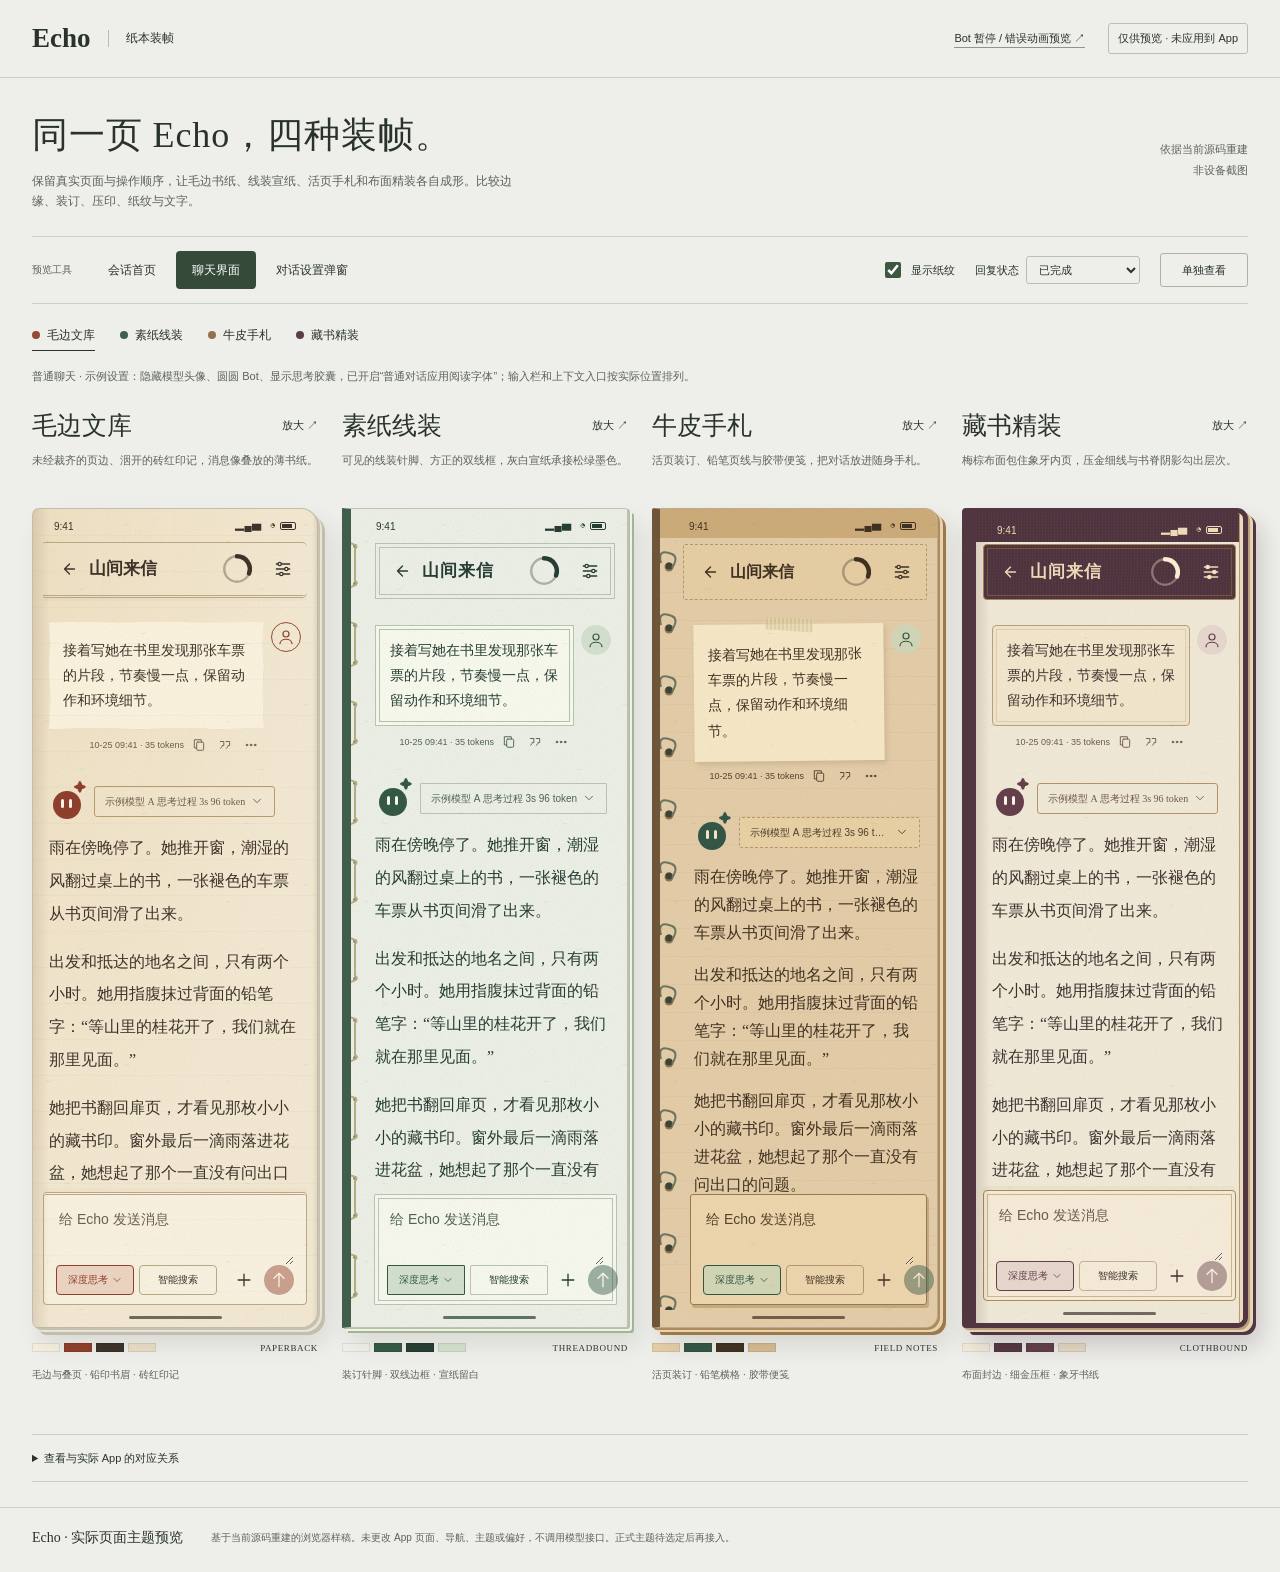
==== commit bba720ea: "feat: 优化思考选择文本编辑与弹窗体验" ====
--- a/design/book-theme-preview/index.html
+++ b/design/book-theme-preview/index.html
@@ -4,15 +4,16 @@
   <meta charset="utf-8">
   <meta name="viewport" content="width=device-width, initial-scale=1">
   <meta name="color-scheme" content="light">
-  <title>Echo · 纸本主题 / 实际页面预览</title>
+  <title>Echo · 纸本装帧 / 实际页面预览</title>
   <link rel="icon" href="data:,">
-  <link rel="stylesheet" href="preview.css?v=actual-2">
+  <link rel="stylesheet" href="preview.css?v=material-3">
+  <link rel="stylesheet" href="materials.css?v=material-3">
 </head>
 <body>
-  <header class="masthead"><a href="./index.html" class="brand">Echo<span>纸本主题</span></a><span class="preview-tag">仅供预览 · 未应用到 App</span></header>
+  <header class="masthead"><a href="./index.html" class="brand">Echo<span>纸本装帧</span></a><a class="bot-preview-link" href="bot-preview/index.html">Bot 暂停 / 错误动画预览 ↗</a><span class="preview-tag">仅供预览 · 未应用到 App</span></header>
   <main>
     <section class="introduction">
-      <div><h1>把纸感，放回真实的 Echo。</h1><p>沿用当前 App 的会话首页、聊天界面和对话设置弹窗。四套方案保持相同结构，比较纸张、油墨与控件的质感。</p></div>
+      <div><h1>同一页 Echo，四种装帧。</h1><p>保留真实页面与操作顺序，让毛边书纸、线装宣纸、活页手札和布面精装各自成形。比较边缘、装订、压印、纸纹与文字。</p></div>
       <span class="source-badge">依据当前源码重建<br>非设备截图</span>
     </section>
     <section class="desk" aria-label="预览控制">
@@ -29,9 +30,9 @@
     <details class="source-map"><summary>查看与实际 App 的对应关系</summary><div class="source-table"><table><thead><tr><th>预览内容</th><th>当前源码依据</th><th>保持的结构</th></tr></thead><tbody><tr><td>会话首页</td><td>HomeScreen.kt / HomePresentationComponents.kt / EchoAppShell.kt</td><td>ECHO 顶栏、搜索、文件夹、新对话、条件显示的继续最近故事、会话卡片和四入口底栏。</td></tr><tr><td>普通聊天</td><td>ChatScreen.kt / ChatMessageComponents.kt / ChatInputComponents.kt</td><td>返回、标题、上下文用量、设置、消息气泡、状态胶囊与双层输入区；详情页没有根页底栏。</td></tr><tr><td>对话设置弹窗</td><td>ChatSettingsDialogs.kt</td><td>模型与生成 / 提示与记忆 / 外观与模式三页签；底部取消和保存。</td></tr></tbody></table></div><p>示例设置：聚焦对话首页、存在最近故事；普通聊天中隐藏模型头像、选择圆圆 Bot、显示思考胶囊，并已开启普通对话应用阅读字体。会话、消息、模型与配置名称均为合成数据。上方页面切换与状态选择属于预览工具。</p></details>
   </main>
   <footer class="site-footer"><span>Echo · 实际页面主题预览</span><p>基于当前源码重建的浏览器样稿。未更改 App 页面、导航、主题或偏好，不调用模型接口。正式主题待选定后再接入。</p></footer>
-  <script src="scene-home.js?v=actual-2"></script>
-  <script src="scene-chat.js?v=actual-2"></script>
-  <script src="scene-settings.js?v=actual-2"></script>
-  <script src="preview.js?v=actual-2"></script>
+  <script src="scene-home.js?v=material-3"></script>
+  <script src="scene-chat.js?v=material-3"></script>
+  <script src="scene-settings.js?v=material-3"></script>
+  <script src="preview.js?v=material-3"></script>
 </body>
 </html>
--- a/design/book-theme-preview/materials.css
+++ b/design/book-theme-preview/materials.css
@@ -0,0 +1,77 @@
+/* Four bindings applied to the same real Echo UI hierarchy. Decoration never handles input. */
+.bot-preview-link{font-size:11px;border-bottom:1px solid #8b9883;margin-left:auto;margin-right:23px}
+.introduction h1{letter-spacing:.025em;font-size:36px}.study-description{min-height:43px}
+.device{border-radius:7px 17px 17px 7px;box-shadow:2px 2px 0 #c7c1b2,4px 4px 0 #e7e3d6,7px 7px 0 #c3bdad,10px 15px 25px #24291e1d;overflow:hidden}
+.device::before{content:"";position:absolute;pointer-events:none;inset:0;z-index:13}.device::after{opacity:.55}
+.device .chat-title{font-family:var(--reader);font-weight:600}.device .dialog{width:calc(100% - 32px);max-width:480px;max-height:90%}
+.device .model-pill{font-size:9px}.device .assistant-body{line-height:2.05}
+
+/* Soft-cut paperback: uneven fibres, loose slips, old letterpress rules. */
+.deckle{--paper:#f5ead3;--surface:#faf1df;--card:#fff8e9;--rule:#bdab87;--bubble:#ede0c4;background-image:radial-gradient(ellipse at top left,#e7d4a75c,transparent 65%)}
+.deckle::before{background:linear-gradient(90deg,#7e634429 0,transparent 16px,transparent calc(100% - 5px),#9b825826),repeating-linear-gradient(0deg,transparent 0 35px,#937b4a0a 35px 36px)}
+.deckle .system-bar{background:transparent}.deckle .chat-header{border-radius:2px 5px 5px 2px;border-width:1px 0 3px;border-bottom-style:double;margin-top:4px;background:transparent;box-shadow:0 3px 0 #7b5c1d09}
+.deckle .home-header{background:transparent;border-bottom:3px double var(--rule);margin-inline:15px;padding-inline:0;height:59px}
+.deckle .home-brand strong{font-family:Georgia,serif;letter-spacing:.1em}.deckle .user-bubble{position:relative;border:0;border-radius:1px;background:#fcf4df;box-shadow:1px 3px 0 #d9c7a499,2px 5px 6px #6b4b1b12;padding:16px 14px;clip-path:polygon(0 1%,14% 0,32% 1%,53% 0,74% 1%,100% 0,99% 20%,100% 41%,99.3% 65%,100% 99%,79% 100%,62% 99%,42% 100%,22% 99%,0 100%,.7% 70%,0 42%,.6% 20%)}
+.deckle .user-avatar{background:transparent;border:1px solid #9b4935;color:#91402d;box-shadow:inset 0 0 0 2px var(--paper)}
+.deckle .thinking-capsule{border-radius:3px;background:transparent;border-color:#b99d72;font-family:var(--reader)}
+.deckle .model-pill{border:1px solid #a7624b;background:transparent;border-radius:1px;font-family:var(--reader);padding:2px 5px}
+.deckle .home-new-chat{border-radius:3px;box-shadow:inset 0 0 0 3px var(--accent),inset 0 0 0 4px #fff0ce70;font-family:var(--reader);font-size:15px;letter-spacing:.08em}
+.deckle .home-configure{border-radius:3px}.deckle .conversation-row{border-radius:3px 6px 6px 3px;box-shadow:1px 2px 0 #d6c5a4,2px 4px 0 #fcf5e5;border-color:#cbb28a;margin-bottom:13px}
+.deckle .home-story{border-radius:3px;border-block:1px solid var(--rule);background:transparent}
+.deckle .chat-composer{border:1px solid var(--rule);border-top:3px double var(--rule);border-radius:4px;background:#fbf3e1;box-shadow:0 -4px 0 #b3955b0b}
+.deckle .input-pill{border-radius:4px}.deckle .root-nav{border-top:3px double var(--rule);background:#f5ead3}.deckle .root-nav button>svg{border-radius:4px}
+.deckle .dialog{border-radius:5px;border-top:4px double #b09a73;box-shadow:3px 4px 0 #c4b08a,6px 7px 0 #f5ead3,0 16px 30px #30241633}
+
+/* Threadbound: the stitch is a material edge; it introduces no sidebar or navigation. */
+.thread{--paper:#f0f2e8;--surface:#f6f8ee;--card:#fafbf4;--rule:#9fae99;border-left:9px solid #405e4a;border-radius:0 3px 3px 0;box-shadow:2px 1px 0 #b6c1ac,4px 3px 0 #eef2e3,6px 5px 0 #a4b398,10px 15px 25px #25371f1c}
+.thread::before{inset:23px auto 20px 0;width:16px;background-image:url("data:image/svg+xml,%3Csvg xmlns='http://www.w3.org/2000/svg' width='16' height='79'%3E%3Ccircle cx='4' cy='14' r='2' fill='%236e805b'/%3E%3Ccircle cx='4' cy='52' r='2' fill='%236e805b'/%3E%3Cpath d='M-3 11 Q9 13 4 17 L4 49 Q10 52-3 56' fill='none' stroke='%23b3a374' stroke-width='2'/%3E%3C/svg%3E");background-repeat:repeat-y;opacity:.9}
+.thread .app-surface{padding-left:8px}.thread .system-bar{padding-left:25px}.thread .chat-header{background:transparent;border-radius:0;border:1px solid var(--rule);outline:1px solid var(--rule);outline-offset:-5px;margin:5px 12px 7px 16px}
+.thread .home-header{background:transparent;border-bottom:1px solid var(--rule);margin-inline:16px;padding-inline:0}
+.thread .chat-title,.thread .home-brand strong{font-family:var(--reader);font-weight:600;letter-spacing:.05em}
+.thread .user-bubble{border:1px solid var(--rule);border-radius:0;outline:1px solid #b6c4ac;outline-offset:-5px;background:#fafbef}
+.thread .thinking-capsule{border-radius:1px;background:transparent;padding-block:7px}.thread .home-search-input{border-radius:1px;border-color:#aab89f}.thread .home-folders button{border-radius:1px}
+.thread .home-new-chat{border-radius:1px;border:1px solid var(--accent);background:var(--accent);box-shadow:inset 0 0 0 3px var(--accent),inset 0 0 0 4px #dce9c999;font-family:var(--reader);letter-spacing:.1em}
+.thread .home-configure{border-radius:1px}.thread .home-story{background:transparent;border-radius:0;border-block:1px solid var(--rule);padding-inline:5px}
+.thread .conversation-row{border:0;border-bottom:1px solid var(--rule);border-radius:0;background:transparent;padding:15px 3px;box-shadow:none;margin:0}
+.thread .model-pill{border:1px solid var(--rule);background:transparent;border-radius:0;padding:2px 4px}
+.thread .chat-composer{background:#f8faef;border-radius:1px;border:1px solid var(--rule);outline:1px solid var(--rule);outline-offset:-5px;margin-left:15px}
+.thread .input-pill{border-radius:1px}.thread .root-nav{background:transparent;border-top:1px solid var(--rule)}.thread .root-nav button+button{border-left:1px solid #c1cbb8}.thread .root-nav button>svg{border-radius:1px}
+.thread .dialog{border-radius:0;border:1px solid #7d9275;outline:1px solid #94a788;outline-offset:-6px;box-shadow:5px 5px #dce5cf,7px 7px #9bab8d}
+
+/* Field notebook: binding holes, a pencil margin, tape on the existing message slip. */
+.field{--paper:#dfc093;--surface:#f0d9b0;--card:#f3dfb9;--bubble:#edd3a7;--rule:#a98b5e;border-left:8px solid #6f5638;border-radius:2px 13px 13px 2px;background-image:linear-gradient(90deg,transparent 0 28px,#9b5c3f33 28px 29px,transparent 29px 32px,#9b5c3f22 32px 33px,transparent 33px),repeating-linear-gradient(transparent 0 27px,#8c6b3e28 27px 28px);box-shadow:2px 2px #ac8b5f,5px 4px #e9d2ad,8px 7px #9b7a4a,12px 16px 24px #44362024}
+.field::before{inset:34px auto 17px 0;width:21px;background-image:url("data:image/svg+xml,%3Csvg xmlns='http://www.w3.org/2000/svg' width='21' height='62'%3E%3Ccircle cx='9' cy='24' r='4.5' fill='%23927650'/%3E%3Ccircle cx='9' cy='23' r='3.5' fill='%233a4439'/%3E%3Cpath d='M1 20 Q-3 5 12 11 Q19 14 12 25' fill='none' stroke='%236d7560' stroke-width='2'/%3E%3C/svg%3E");background-repeat:repeat-y}
+.field .app-surface{padding-left:13px}.field .system-bar{background:#cfad7b;padding-left:29px}.field .chat-header{border-radius:2px;background:#e8cfa5;border-style:dashed;margin-top:6px}
+.field .home-header{background:#d4b17f;border-bottom:1px dashed #9b7e52}.field .chat-title{font-family:var(--ui);font-size:16px}
+.field .user-bubble{position:relative;background:#f8e9c8;border:0;border-radius:0;box-shadow:2px 3px 5px #58441e24;transform:rotate(-.6deg);padding-block:18px}
+.field .user-message-content{position:relative}.field .user-message-content::before{content:"";position:absolute;width:47px;height:13px;top:-6px;left:38%;background:repeating-linear-gradient(90deg,#d0bd8580 0 2px,#e5d9b29c 2px 4px);z-index:1;pointer-events:none;transform:rotate(4deg)}
+.field .chat-scroll{padding-left:21px}.field .thinking-capsule{background:#ebd2a6;border-style:dashed;border-radius:3px;color:#4d412d}
+.field .assistant-body{line-height:28px;font-family:var(--reader)}.field .assistant-body p{margin-bottom:14px}
+.field .home-search-input,.field .home-folders button{border-radius:4px;background:#edd4a9}.field .home-new-chat{border-radius:3px;font-family:var(--ui);box-shadow:2px 3px 0 #53644566}
+.field .home-configure{border-radius:3px}.field .home-story{background:#f2ddb7;border-radius:0;border:1px solid #b09365;box-shadow:2px 3px #ac8d5c55;transform:rotate(-.4deg)}
+.field .conversation-row{background:#f3dfb9;border-radius:2px;border:1px solid #ac8e5c;box-shadow:2px 3px #ae8a4f44;margin-bottom:13px}
+.field .model-pill{background:transparent;border-radius:1px;border:1px dashed #7d8b61;padding:2px 4px}
+.field .chat-composer{border-radius:3px;background:#efd7af;border:1px solid #987b50;box-shadow:2px 3px 0 #9e7b4e66;margin-left:17px}
+.field .input-pill{border-radius:4px}.field .root-nav{background:#cfad7b;border-top:1px dashed #967548}.field .root-nav button>svg{border-radius:3px}
+.field .dialog{background:#ecd2a5;border-radius:3px;border:1px solid #8f744b;box-shadow:4px 5px #a88a5e,7px 8px #e4cba2,0 16px 30px #30241633}
+
+/* Clothbound: woven cover, gold tooling and a thick ivory page block. */
+.cloth{--paper:#f0e6d0;--surface:#f7edda;--card:#fbf2df;--rule:#bba174;--header:#513540;border:5px solid #513540;border-left-width:14px;border-radius:4px 11px 11px 4px;box-shadow:2px 2px #baa17b,5px 4px #e5d3b3,8px 7px #513540,12px 17px 24px #25172030}
+.cloth::before{background:linear-gradient(90deg,#51354024,transparent 14px,transparent calc(100% - 5px),#b99b6850);box-shadow:inset -3px 0 0 #eadcc2,inset -4px 0 0 #b49a6c}
+.cloth .system-bar,.cloth .home-header,.cloth .chat-header{background-color:#513540;background-image:repeating-linear-gradient(91deg,#fff2c308 0 1px,transparent 1px 3px),repeating-linear-gradient(0deg,#190c160d 0 1px,transparent 1px 3px);color:#f1debb}
+.cloth .home-header{border-block:1px solid #ac8b54;margin-top:2px;margin-bottom:6px}.cloth .chat-header{margin:2px 7px 6px;border:1px solid #ab8a52;outline:1px solid #ab8a5266;outline-offset:-5px;border-radius:4px}
+.cloth .chat-title{font-family:var(--reader);letter-spacing:.05em;font-weight:600}.cloth .home-brand strong{font-family:Georgia,serif;letter-spacing:.12em}
+.cloth .user-bubble{background:#f4e8ce;border:1px solid #bea273;border-radius:4px;box-shadow:inset 0 0 0 3px #f0e6d0,inset 0 0 0 4px #bea27355}
+.cloth .thinking-capsule{border-radius:3px;border-color:#b59767;background:transparent;font-family:var(--reader)}
+.cloth .home-search-input{border-radius:5px;border-color:#b89963}.cloth .home-folders button{border-radius:4px;border-color:#baa174}
+.cloth .home-new-chat{border-radius:4px;background:#66404b;box-shadow:inset 0 0 0 3px #66404b,inset 0 0 0 4px #c5a468;font-family:var(--reader);letter-spacing:.08em}
+.cloth .home-configure{border-radius:4px}.cloth .home-story{border:1px solid #b99b67;outline:1px solid #b99b6777;outline-offset:-5px;border-radius:4px;background:#eee0c6}
+.cloth .conversation-row{border-radius:4px;border:1px solid #bda16f;background:#fbf2df;box-shadow:inset 0 0 0 3px #f4e9d0,inset 0 0 0 4px #d6c19b66}
+.cloth .model-pill{border:1px solid #bba174;background:transparent;border-radius:2px}
+.cloth .chat-composer{border-radius:4px;border:1px solid #ac8d57;box-shadow:inset 0 0 0 3px #f7edda,inset 0 0 0 4px #d0b989,0 -4px 0 #b99b6712;background:#f7edda;margin-inline:7px}
+.cloth .input-pill{border-radius:4px}.cloth .root-nav{background:#513540;border-top:1px solid #ac8b54}.cloth .root-nav button{color:#e8d8ba}.cloth .root-nav [aria-current=page]{color:#ffe3a3}.cloth .root-nav [aria-current=page]>svg{background:#78545e;border-radius:4px}
+.cloth .dialog{border-radius:5px;border:1px solid #a78a54;outline:1px solid #bea16d;outline-offset:-6px;background:#f7edda;box-shadow:5px 6px #513540,7px 8px #bca16e,0 15px 30px #20121b40}
+
+.device .setting-chips{gap:8px}.device .setting-chips button{border-radius:7px;padding:6px 10px}.device .composer-pills .input-pill{min-width:78px;justify-content:center;height:30px;padding:5px 7px}
+.no-texture .device.field{background-image:none}.no-texture .cloth .system-bar,.no-texture .cloth .home-header,.no-texture .cloth .chat-header{background-image:none}
+@media(max-width:650px){.bot-preview-link{font-size:9px;margin-inline:auto 8px;max-width:95px;line-height:1.6}.brand{gap:8px}.brand span{padding-left:8px;font-size:10px}.preview-tag{font-size:8px;max-width:82px;line-height:1.6;text-align:center}.introduction h1{font-size:28px}.field .assistant-body{font-size:15px}.device .composer-pills .input-pill{min-width:74px}.device .chat-composer{padding-inline:9px}.device .composer-tools{gap:3px}}
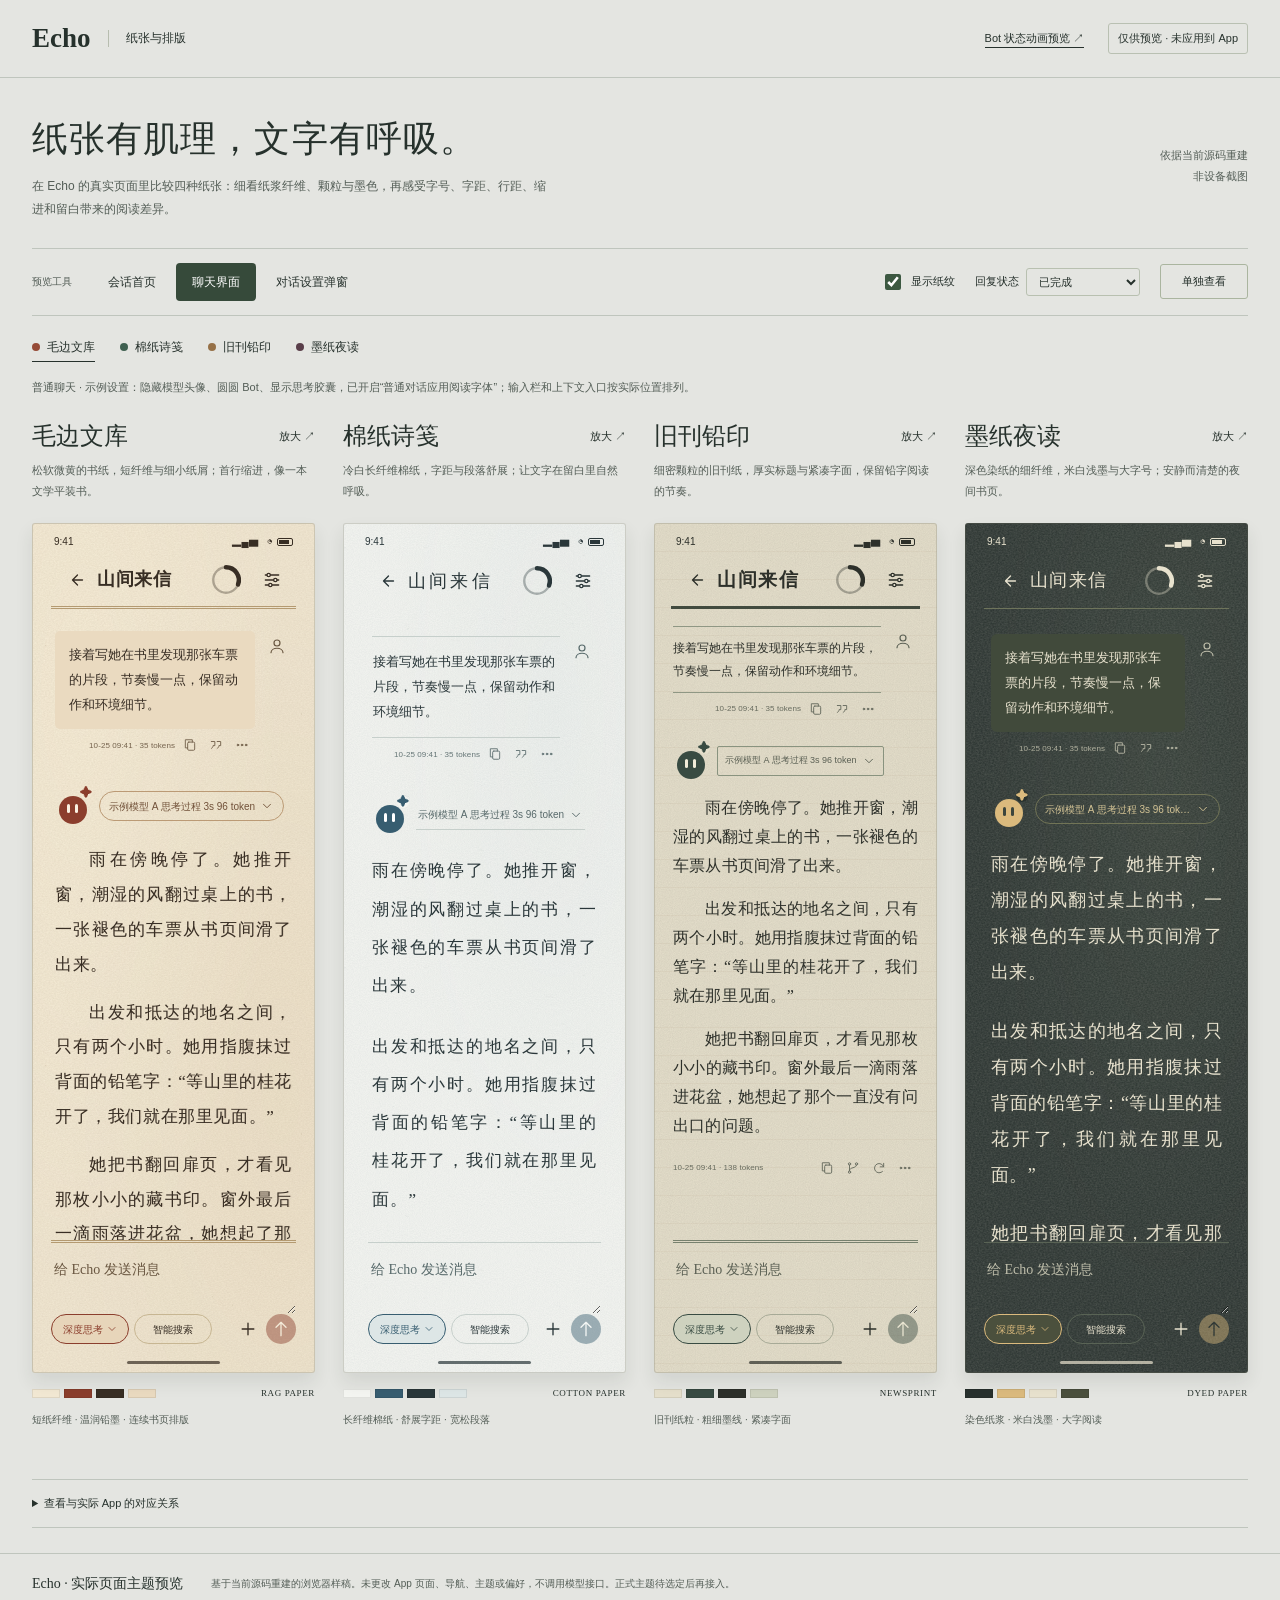
==== commit 75e40c44: "fix: 重做书页预览并校准 Bot 状态" ====
--- a/design/book-theme-preview/index.html
+++ b/design/book-theme-preview/index.html
@@ -4,16 +4,16 @@
   <meta charset="utf-8">
   <meta name="viewport" content="width=device-width, initial-scale=1">
   <meta name="color-scheme" content="light">
-  <title>Echo · 纸本装帧 / 实际页面预览</title>
+  <title>Echo · 纸张与书页排版预览</title>
   <link rel="icon" href="data:,">
-  <link rel="stylesheet" href="preview.css?v=material-3">
-  <link rel="stylesheet" href="materials.css?v=material-3">
+  <link rel="stylesheet" href="preview.css?v=paper-4">
+  <link rel="stylesheet" href="materials.css?v=paper-4">
 </head>
 <body>
-  <header class="masthead"><a href="./index.html" class="brand">Echo<span>纸本装帧</span></a><a class="bot-preview-link" href="bot-preview/index.html">Bot 暂停 / 错误动画预览 ↗</a><span class="preview-tag">仅供预览 · 未应用到 App</span></header>
+  <header class="masthead"><a href="./index.html" class="brand">Echo<span>纸张与排版</span></a><a class="bot-preview-link" href="bot-preview/index.html">Bot 状态动画预览 ↗</a><span class="preview-tag">仅供预览 · 未应用到 App</span></header>
   <main>
     <section class="introduction">
-      <div><h1>同一页 Echo，四种装帧。</h1><p>保留真实页面与操作顺序，让毛边书纸、线装宣纸、活页手札和布面精装各自成形。比较边缘、装订、压印、纸纹与文字。</p></div>
+      <div><h1>纸张有肌理，文字有呼吸。</h1><p>在 Echo 的真实页面里比较四种纸张：细看纸浆纤维、颗粒与墨色，再感受字号、字距、行距、缩进和留白带来的阅读差异。</p></div>
       <span class="source-badge">依据当前源码重建<br>非设备截图</span>
     </section>
     <section class="desk" aria-label="预览控制">
@@ -23,16 +23,16 @@
       <label class="state-control" for="chat-status">回复状态 <select id="chat-status"><option value="completed">已完成</option><option value="thinking">思考中</option><option value="replying">回复中</option><option value="paused">主动暂停</option><option value="failed">连接 / 回复出错</option></select></label>
       <button id="compare" aria-pressed="false">单独查看</button>
     </section>
-    <div class="theme-switch" role="group" aria-label="选择主题"><button data-theme="deckle" aria-pressed="true"><i></i>毛边文库</button><button data-theme="thread" aria-pressed="false"><i></i>素纸线装</button><button data-theme="field" aria-pressed="false"><i></i>牛皮手札</button><button data-theme="cloth" aria-pressed="false"><i></i>藏书精装</button></div>
+    <div class="theme-switch" role="group" aria-label="选择主题"><button data-theme="deckle" aria-pressed="true"><i></i>毛边文库</button><button data-theme="thread" aria-pressed="false"><i></i>棉纸诗笺</button><button data-theme="field" aria-pressed="false"><i></i>旧刊铅印</button><button data-theme="cloth" aria-pressed="false"><i></i>墨纸夜读</button></div>
     <p class="scene-description" id="scene-description"></p>
     <section class="gallery" data-focus="deckle" aria-label="四种主题比较"></section>
     <div class="preview-feedback" role="status" aria-live="polite"></div>
     <details class="source-map"><summary>查看与实际 App 的对应关系</summary><div class="source-table"><table><thead><tr><th>预览内容</th><th>当前源码依据</th><th>保持的结构</th></tr></thead><tbody><tr><td>会话首页</td><td>HomeScreen.kt / HomePresentationComponents.kt / EchoAppShell.kt</td><td>ECHO 顶栏、搜索、文件夹、新对话、条件显示的继续最近故事、会话卡片和四入口底栏。</td></tr><tr><td>普通聊天</td><td>ChatScreen.kt / ChatMessageComponents.kt / ChatInputComponents.kt</td><td>返回、标题、上下文用量、设置、消息气泡、状态胶囊与双层输入区；详情页没有根页底栏。</td></tr><tr><td>对话设置弹窗</td><td>ChatSettingsDialogs.kt</td><td>模型与生成 / 提示与记忆 / 外观与模式三页签；底部取消和保存。</td></tr></tbody></table></div><p>示例设置：聚焦对话首页、存在最近故事；普通聊天中隐藏模型头像、选择圆圆 Bot、显示思考胶囊，并已开启普通对话应用阅读字体。会话、消息、模型与配置名称均为合成数据。上方页面切换与状态选择属于预览工具。</p></details>
   </main>
   <footer class="site-footer"><span>Echo · 实际页面主题预览</span><p>基于当前源码重建的浏览器样稿。未更改 App 页面、导航、主题或偏好，不调用模型接口。正式主题待选定后再接入。</p></footer>
-  <script src="scene-home.js?v=material-3"></script>
-  <script src="scene-chat.js?v=material-3"></script>
-  <script src="scene-settings.js?v=material-3"></script>
-  <script src="preview.js?v=material-3"></script>
+  <script src="scene-home.js?v=paper-4"></script>
+  <script src="scene-chat.js?v=paper-4"></script>
+  <script src="scene-settings.js?v=paper-4"></script>
+  <script src="preview.js?v=paper-4"></script>
 </body>
 </html>
--- a/design/book-theme-preview/materials.css
+++ b/design/book-theme-preview/materials.css
@@ -1,77 +1,165 @@
-/* Four bindings applied to the same real Echo UI hierarchy. Decoration never handles input. */
-.bot-preview-link{font-size:11px;border-bottom:1px solid #8b9883;margin-left:auto;margin-right:23px}
-.introduction h1{letter-spacing:.025em;font-size:36px}.study-description{min-height:43px}
-.device{border-radius:7px 17px 17px 7px;box-shadow:2px 2px 0 #c7c1b2,4px 4px 0 #e7e3d6,7px 7px 0 #c3bdad,10px 15px 25px #24291e1d;overflow:hidden}
-.device::before{content:"";position:absolute;pointer-events:none;inset:0;z-index:13}.device::after{opacity:.55}
-.device .chat-title{font-family:var(--reader);font-weight:600}.device .dialog{width:calc(100% - 32px);max-width:480px;max-height:90%}
-.device .model-pill{font-size:9px}.device .assistant-body{line-height:2.05}
+/* Paper texture and typography studies. No binding, cover, side rail or faux page UI. */
+:root { --desk:#e4e5e1; --ink:#26312c; --muted:#535d56; --line:#bfc5bd; }
+.masthead,main,.site-footer { max-width:1760px; }
+.bot-preview-link { font-size:11px; margin-left:auto; margin-right:24px; border-bottom:1px solid currentColor; }
+.introduction { padding-block:34px 27px; }
+.introduction h1 { font-size:36px; letter-spacing:.03em; }
+.introduction p { max-width:78ch; line-height:1.9; }
+.study-header h2 { font-size:24px; }
+.study-description { line-height:1.9; min-height:48px; }
+.gallery { gap:28px; }
+.gallery.focus-mode { grid-template-columns:minmax(0,430px); }
+.device {
+  --sheet-texture:url('textures/rag.svg'); --sheet-wash:none;
+  --paper:#f2e8d3; --surface:#f7eedc; --card:#faf2e2; --body:#382e24;
+  --secondary:#695640; --rule:#c7b692; --accent:#8b3e2d; --accent-ink:#fff9ec;
+  --accent-soft:#e7d5ba; --bubble:#eadac0; --error:#982f29; --error-soft:#f1d7cc;
+  --header:transparent; --header-ink:var(--body); --header-muted:var(--secondary);
+  height:850px; border:1px solid #7c7c6d55; border-radius:3px;
+  background-color:var(--paper); background-image:var(--sheet-wash);
+  box-shadow:0 9px 18px #27312719; clip-path:none;
+}
+.device::before { content:""; position:absolute; inset:0; background-image:var(--sheet-texture); background-size:420px; opacity:.82; z-index:0; pointer-events:none; }
+.device::after { display:none; }
+.device .app-surface { margin:0; padding:0; position:relative; z-index:1; }
+.device .system-bar,.device .system-gesture { position:relative; z-index:1; background:transparent; color:var(--body); }
+.device .chat-header { background:transparent; border:0; border-bottom:1px solid var(--rule); border-radius:0; margin:0 18px; }
+.device .chat-title { font:600 18px/1.5 var(--reader); letter-spacing:.03em; }
+.device .chat-scroll { padding:22px 22px 24px; }
+.device .user-avatar { background:transparent; color:var(--secondary); }
+.device .user-bubble { background:var(--bubble); border:0; border-radius:5px; padding:12px 14px; font:13px/1.9 var(--ui); }
+.device .message-user { margin:0 0 29px; }
+.device .assistant-body { color:var(--body); font:17px/2.05 var(--reader); text-align:justify; line-break:strict; }
+.device .assistant-body p { margin:0 0 1em; text-indent:2em; }
+.device .message-meta { opacity:.9; }
+.device .message-metrics { font-size:8px; letter-spacing:.01em; }
+.device .thinking-capsule { border:1px solid var(--rule); border-radius:999px; background:transparent; color:var(--secondary); font:10px/1.55 var(--ui); padding:6px 9px; min-height:30px; }
+.device .assistant-status-row { gap:6px; margin-bottom:18px; }
+.device .chat-composer { background:transparent; border:0; border-top:1px solid var(--rule); border-radius:0; margin:0 18px 3px; padding:13px 0 6px; }
+.device .chat-composer textarea { font:14px/1.8 var(--reader); padding-inline:3px; }
+.device .chat-composer textarea::placeholder { color:var(--secondary); opacity:1; }
+.device .composer-pills .input-pill { width:78px; height:30px; padding:5px 7px; justify-content:center; border-radius:999px; font-size:10px; }
+.device .composer-tools { gap:4px; }
+.device .composer-action-buttons { gap:3px; }
+.device .home-header { background:transparent; color:var(--body); margin:0 18px 7px; padding:0; border-bottom:1px solid var(--rule); }
+.device .home-brand strong { font-family:Georgia,var(--reader); letter-spacing:.1em; }
+.device .home-search { padding-inline:18px; }
+.device .home-search-input { background:transparent; border:0; border-bottom:1px solid var(--rule); border-radius:0; padding:9px 3px; }
+.device .home-folders { padding-inline:18px; }
+.device .home-folders button { background:transparent; border:0; border-bottom:1px solid transparent; border-radius:0; padding:7px 8px; }
+.device .home-folders [aria-pressed=true] { border-color:var(--accent); color:var(--accent); }
+.device .home-list { padding:14px 20px 22px; }
+.device .home-new-chat { min-height:44px; border-radius:4px; font-family:var(--reader); }
+.device .home-configure { border-radius:4px; }
+.device .home-story { border:0; border-block:1px solid var(--rule); border-radius:0; background:transparent; padding:15px 0; margin-block:18px; }
+.device .conversation-row { background:transparent; border:0; border-bottom:1px solid var(--rule); border-radius:0; box-shadow:none; padding:16px 0; margin:0; }
+.device .conversation-title strong { font:600 16px/1.6 var(--reader); }
+.device .model-pill { background:transparent; border:0; padding:0; font-size:9px; color:var(--secondary); }
+.device .root-nav { background:transparent; border-top:1px solid var(--rule); }
+.device .root-nav [aria-current=page]>svg { background:var(--accent-soft); }
+.device .dialog { width:calc(100% - 32px); max-width:480px; max-height:90%; border:1px solid var(--rule); border-radius:6px; outline:0; background-color:var(--surface); background-image:var(--sheet-texture); background-size:420px; box-shadow:0 12px 24px #28261d2e; }
+.device .settings-heading { padding-bottom:16px; }
+.device .settings-heading h3 { font-family:var(--reader); letter-spacing:.07em; }
+.device .settings-tabs { margin-inline:18px; }
+.device .settings-tabs button { font-size:9px; }
+.device .setting-field select,.device .setting-field input,.device .setting-field textarea,.device .model-select,.device .number-field,.device .context-limit { background:transparent; border-radius:4px; }
+.device .setting-chips { gap:8px; }
+.device .setting-chips button { border-radius:3px; }
+.device .thinking-detail { background:var(--surface); border-radius:4px; }
+.device .thinking-capsule.capsule-failed { border-color:var(--error); color:var(--error); background:var(--error-soft); }
+.no-texture .device::before { display:none; }
+.no-texture .device,.no-texture .device .dialog { background-image:none; }
 
-/* Soft-cut paperback: uneven fibres, loose slips, old letterpress rules. */
-.deckle{--paper:#f5ead3;--surface:#faf1df;--card:#fff8e9;--rule:#bdab87;--bubble:#ede0c4;background-image:radial-gradient(ellipse at top left,#e7d4a75c,transparent 65%)}
-.deckle::before{background:linear-gradient(90deg,#7e634429 0,transparent 16px,transparent calc(100% - 5px),#9b825826),repeating-linear-gradient(0deg,transparent 0 35px,#937b4a0a 35px 36px)}
-.deckle .system-bar{background:transparent}.deckle .chat-header{border-radius:2px 5px 5px 2px;border-width:1px 0 3px;border-bottom-style:double;margin-top:4px;background:transparent;box-shadow:0 3px 0 #7b5c1d09}
-.deckle .home-header{background:transparent;border-bottom:3px double var(--rule);margin-inline:15px;padding-inline:0;height:59px}
-.deckle .home-brand strong{font-family:Georgia,serif;letter-spacing:.1em}.deckle .user-bubble{position:relative;border:0;border-radius:1px;background:#fcf4df;box-shadow:1px 3px 0 #d9c7a499,2px 5px 6px #6b4b1b12;padding:16px 14px;clip-path:polygon(0 1%,14% 0,32% 1%,53% 0,74% 1%,100% 0,99% 20%,100% 41%,99.3% 65%,100% 99%,79% 100%,62% 99%,42% 100%,22% 99%,0 100%,.7% 70%,0 42%,.6% 20%)}
-.deckle .user-avatar{background:transparent;border:1px solid #9b4935;color:#91402d;box-shadow:inset 0 0 0 2px var(--paper)}
-.deckle .thinking-capsule{border-radius:3px;background:transparent;border-color:#b99d72;font-family:var(--reader)}
-.deckle .model-pill{border:1px solid #a7624b;background:transparent;border-radius:1px;font-family:var(--reader);padding:2px 5px}
-.deckle .home-new-chat{border-radius:3px;box-shadow:inset 0 0 0 3px var(--accent),inset 0 0 0 4px #fff0ce70;font-family:var(--reader);font-size:15px;letter-spacing:.08em}
-.deckle .home-configure{border-radius:3px}.deckle .conversation-row{border-radius:3px 6px 6px 3px;box-shadow:1px 2px 0 #d6c5a4,2px 4px 0 #fcf5e5;border-color:#cbb28a;margin-bottom:13px}
-.deckle .home-story{border-radius:3px;border-block:1px solid var(--rule);background:transparent}
-.deckle .chat-composer{border:1px solid var(--rule);border-top:3px double var(--rule);border-radius:4px;background:#fbf3e1;box-shadow:0 -4px 0 #b3955b0b}
-.deckle .input-pill{border-radius:4px}.deckle .root-nav{border-top:3px double var(--rule);background:#f5ead3}.deckle .root-nav button>svg{border-radius:4px}
-.deckle .dialog{border-radius:5px;border-top:4px double #b09a73;box-shadow:3px 4px 0 #c4b08a,6px 7px 0 #f5ead3,0 16px 30px #30241633}
+/* 毛边文库：松软的未涂布书纸、短纤维、温润铅墨，首行缩进连续阅读。 */
+.device.deckle { --sheet-texture:url('textures/rag.svg'); --sheet-wash:radial-gradient(ellipse at 17% 20%,#fff6de55,transparent 62%),radial-gradient(ellipse at 88% 68%,#ae8b4d12,transparent 65%); }
+.deckle .chat-header,.deckle .home-header { border-bottom:3px double #b49a71; }
+.deckle .assistant-body { letter-spacing:.035em; text-shadow:.16px .12px #6a493c24; }
+.deckle .assistant-body p { margin-bottom:.75em; }
+.deckle .thinking-capsule { border-color:#bb9a75; color:#715139; }
+.deckle .home-brand strong { color:#743b2d; }
+.deckle .chat-composer { border-top:3px double #b49a71; }
+.deckle .settings-heading h3 { font-weight:600; }
 
-/* Threadbound: the stitch is a material edge; it introduces no sidebar or navigation. */
-.thread{--paper:#f0f2e8;--surface:#f6f8ee;--card:#fafbf4;--rule:#9fae99;border-left:9px solid #405e4a;border-radius:0 3px 3px 0;box-shadow:2px 1px 0 #b6c1ac,4px 3px 0 #eef2e3,6px 5px 0 #a4b398,10px 15px 25px #25371f1c}
-.thread::before{inset:23px auto 20px 0;width:16px;background-image:url("data:image/svg+xml,%3Csvg xmlns='http://www.w3.org/2000/svg' width='16' height='79'%3E%3Ccircle cx='4' cy='14' r='2' fill='%236e805b'/%3E%3Ccircle cx='4' cy='52' r='2' fill='%236e805b'/%3E%3Cpath d='M-3 11 Q9 13 4 17 L4 49 Q10 52-3 56' fill='none' stroke='%23b3a374' stroke-width='2'/%3E%3C/svg%3E");background-repeat:repeat-y;opacity:.9}
-.thread .app-surface{padding-left:8px}.thread .system-bar{padding-left:25px}.thread .chat-header{background:transparent;border-radius:0;border:1px solid var(--rule);outline:1px solid var(--rule);outline-offset:-5px;margin:5px 12px 7px 16px}
-.thread .home-header{background:transparent;border-bottom:1px solid var(--rule);margin-inline:16px;padding-inline:0}
-.thread .chat-title,.thread .home-brand strong{font-family:var(--reader);font-weight:600;letter-spacing:.05em}
-.thread .user-bubble{border:1px solid var(--rule);border-radius:0;outline:1px solid #b6c4ac;outline-offset:-5px;background:#fafbef}
-.thread .thinking-capsule{border-radius:1px;background:transparent;padding-block:7px}.thread .home-search-input{border-radius:1px;border-color:#aab89f}.thread .home-folders button{border-radius:1px}
-.thread .home-new-chat{border-radius:1px;border:1px solid var(--accent);background:var(--accent);box-shadow:inset 0 0 0 3px var(--accent),inset 0 0 0 4px #dce9c999;font-family:var(--reader);letter-spacing:.1em}
-.thread .home-configure{border-radius:1px}.thread .home-story{background:transparent;border-radius:0;border-block:1px solid var(--rule);padding-inline:5px}
-.thread .conversation-row{border:0;border-bottom:1px solid var(--rule);border-radius:0;background:transparent;padding:15px 3px;box-shadow:none;margin:0}
-.thread .model-pill{border:1px solid var(--rule);background:transparent;border-radius:0;padding:2px 4px}
-.thread .chat-composer{background:#f8faef;border-radius:1px;border:1px solid var(--rule);outline:1px solid var(--rule);outline-offset:-5px;margin-left:15px}
-.thread .input-pill{border-radius:1px}.thread .root-nav{background:transparent;border-top:1px solid var(--rule)}.thread .root-nav button+button{border-left:1px solid #c1cbb8}.thread .root-nav button>svg{border-radius:1px}
-.thread .dialog{border-radius:0;border:1px solid #7d9275;outline:1px solid #94a788;outline-offset:-6px;box-shadow:5px 5px #dce5cf,7px 7px #9bab8d}
+/* 棉纸诗笺：冷白长纤维与大留白，舒展字距、独立段落。 */
+.device.thread {
+  --sheet-texture:url('textures/cotton.svg'); --sheet-wash:radial-gradient(ellipse at 75% 23%,#d5dfdf36,transparent 57%);
+  --paper:#f4f5f1; --surface:#fafbf7; --card:#ffffff; --body:#2a373a;
+  --secondary:#57696a; --rule:#c6cfcb; --accent:#375d70; --accent-ink:#faffff;
+  --accent-soft:#dde6e6; --bubble:#e7ece8; --header:transparent; --header-ink:#2a373a; --header-muted:#57696a;
+}
+.thread .chat-scroll { padding:27px 28px; }
+.thread .assistant-body { font-size:17px; line-height:2.25; letter-spacing:.075em; }
+.thread .assistant-body p { margin-bottom:1.3em; text-indent:0; }
+.thread .chat-title { font-weight:400; letter-spacing:.18em; }
+.thread .chat-header { border:0; }
+.thread .user-bubble { background:transparent; border-block:1px solid var(--rule); border-radius:0; padding:13px 1px; }
+.thread .thinking-capsule { border:0; border-bottom:1px solid var(--rule); border-radius:0; padding-inline:2px; }
+.thread .home-header { border:0; }
+.thread .home-list { padding-inline:26px; }
+.thread .conversation-row { padding-block:21px; }
+.thread .home-new-chat { background:transparent; border:1px solid var(--accent); color:var(--accent); }
+.thread .home-story { padding-block:20px; }
+.thread .chat-composer { margin-inline:24px; }
+.thread .settings-heading h3 { font-weight:400; letter-spacing:.18em; }
 
-/* Field notebook: binding holes, a pencil margin, tape on the existing message slip. */
-.field{--paper:#dfc093;--surface:#f0d9b0;--card:#f3dfb9;--bubble:#edd3a7;--rule:#a98b5e;border-left:8px solid #6f5638;border-radius:2px 13px 13px 2px;background-image:linear-gradient(90deg,transparent 0 28px,#9b5c3f33 28px 29px,transparent 29px 32px,#9b5c3f22 32px 33px,transparent 33px),repeating-linear-gradient(transparent 0 27px,#8c6b3e28 27px 28px);box-shadow:2px 2px #ac8b5f,5px 4px #e9d2ad,8px 7px #9b7a4a,12px 16px 24px #44362024}
-.field::before{inset:34px auto 17px 0;width:21px;background-image:url("data:image/svg+xml,%3Csvg xmlns='http://www.w3.org/2000/svg' width='21' height='62'%3E%3Ccircle cx='9' cy='24' r='4.5' fill='%23927650'/%3E%3Ccircle cx='9' cy='23' r='3.5' fill='%233a4439'/%3E%3Cpath d='M1 20 Q-3 5 12 11 Q19 14 12 25' fill='none' stroke='%236d7560' stroke-width='2'/%3E%3C/svg%3E");background-repeat:repeat-y}
-.field .app-surface{padding-left:13px}.field .system-bar{background:#cfad7b;padding-left:29px}.field .chat-header{border-radius:2px;background:#e8cfa5;border-style:dashed;margin-top:6px}
-.field .home-header{background:#d4b17f;border-bottom:1px dashed #9b7e52}.field .chat-title{font-family:var(--ui);font-size:16px}
-.field .user-bubble{position:relative;background:#f8e9c8;border:0;border-radius:0;box-shadow:2px 3px 5px #58441e24;transform:rotate(-.6deg);padding-block:18px}
-.field .user-message-content{position:relative}.field .user-message-content::before{content:"";position:absolute;width:47px;height:13px;top:-6px;left:38%;background:repeating-linear-gradient(90deg,#d0bd8580 0 2px,#e5d9b29c 2px 4px);z-index:1;pointer-events:none;transform:rotate(4deg)}
-.field .chat-scroll{padding-left:21px}.field .thinking-capsule{background:#ebd2a6;border-style:dashed;border-radius:3px;color:#4d412d}
-.field .assistant-body{line-height:28px;font-family:var(--reader)}.field .assistant-body p{margin-bottom:14px}
-.field .home-search-input,.field .home-folders button{border-radius:4px;background:#edd4a9}.field .home-new-chat{border-radius:3px;font-family:var(--ui);box-shadow:2px 3px 0 #53644566}
-.field .home-configure{border-radius:3px}.field .home-story{background:#f2ddb7;border-radius:0;border:1px solid #b09365;box-shadow:2px 3px #ac8d5c55;transform:rotate(-.4deg)}
-.field .conversation-row{background:#f3dfb9;border-radius:2px;border:1px solid #ac8e5c;box-shadow:2px 3px #ae8a4f44;margin-bottom:13px}
-.field .model-pill{background:transparent;border-radius:1px;border:1px dashed #7d8b61;padding:2px 4px}
-.field .chat-composer{border-radius:3px;background:#efd7af;border:1px solid #987b50;box-shadow:2px 3px 0 #9e7b4e66;margin-left:17px}
-.field .input-pill{border-radius:4px}.field .root-nav{background:#cfad7b;border-top:1px dashed #967548}.field .root-nav button>svg{border-radius:3px}
-.field .dialog{background:#ecd2a5;border-radius:3px;border:1px solid #8f744b;box-shadow:4px 5px #a88a5e,7px 8px #e4cba2,0 16px 30px #30241633}
+/* 旧刊铅印：细密旧报纸颗粒，粗细墨线与紧凑字面。 */
+.device.field {
+  --sheet-texture:url('textures/news.svg'); --sheet-wash:radial-gradient(ellipse at 30% 20%,#f4e9bf66,transparent 66%);
+  --paper:#e5dfcb; --surface:#eee8d6; --card:#f1ecd9; --body:#2d302a;
+  --secondary:#5b6054; --rule:#a7aa97; --accent:#384b42; --accent-ink:#f5f3df;
+  --accent-soft:#ced2bf; --bubble:#d5d2bf; --header:transparent; --header-ink:#2d302a; --header-muted:#5b6054;
+}
+.field::before { background-size:340px; opacity:.95; }
+.field .chat-header,.field .home-header { border-bottom:3px solid #424b3f; margin-inline:16px; }
+.field .chat-title { font-size:19px; font-weight:900; letter-spacing:.08em; }
+.field .chat-scroll { padding:17px 18px; }
+.field .assistant-body { font-size:16px; line-height:1.82; letter-spacing:.015em; font-weight:500; }
+.field .assistant-body p { margin-bottom:.85em; text-indent:2em; }
+.field .user-bubble { background:transparent; border-block:1px solid #8f9784; border-radius:0; padding:10px 0; font-size:12px; line-height:1.85; }
+.field .message-user { margin-bottom:20px; }
+.field .thinking-capsule { border-color:#89937f; border-radius:2px; font-size:9px; padding:5px 7px; }
+.field .assistant-status-row { margin-bottom:13px; }
+.field .chat-composer { border-top:3px double #77816e; }
+.field .home-brand strong { font-weight:900; letter-spacing:.16em; }
+.field .conversation-title strong { font-weight:900; font-size:15px; }
+.field .conversation-row { padding-block:13px; border-bottom:1px solid #a7ad98; }
+.field .home-story { border-top:3px double #77816e; border-bottom:3px double #77816e; }
+.field .home-new-chat { border-radius:0; background:transparent; border-block:1px solid var(--accent); color:var(--accent); font-weight:900; }
+.field .dialog { border-radius:0; }
+.field .settings-heading { border-bottom:3px double #77816e; margin-inline:18px; padding-inline:0; }
+.field .settings-heading h3 { font-weight:900; }
 
-/* Clothbound: woven cover, gold tooling and a thick ivory page block. */
-.cloth{--paper:#f0e6d0;--surface:#f7edda;--card:#fbf2df;--rule:#bba174;--header:#513540;border:5px solid #513540;border-left-width:14px;border-radius:4px 11px 11px 4px;box-shadow:2px 2px #baa17b,5px 4px #e5d3b3,8px 7px #513540,12px 17px 24px #25172030}
-.cloth::before{background:linear-gradient(90deg,#51354024,transparent 14px,transparent calc(100% - 5px),#b99b6850);box-shadow:inset -3px 0 0 #eadcc2,inset -4px 0 0 #b49a6c}
-.cloth .system-bar,.cloth .home-header,.cloth .chat-header{background-color:#513540;background-image:repeating-linear-gradient(91deg,#fff2c308 0 1px,transparent 1px 3px),repeating-linear-gradient(0deg,#190c160d 0 1px,transparent 1px 3px);color:#f1debb}
-.cloth .home-header{border-block:1px solid #ac8b54;margin-top:2px;margin-bottom:6px}.cloth .chat-header{margin:2px 7px 6px;border:1px solid #ab8a52;outline:1px solid #ab8a5266;outline-offset:-5px;border-radius:4px}
-.cloth .chat-title{font-family:var(--reader);letter-spacing:.05em;font-weight:600}.cloth .home-brand strong{font-family:Georgia,serif;letter-spacing:.12em}
-.cloth .user-bubble{background:#f4e8ce;border:1px solid #bea273;border-radius:4px;box-shadow:inset 0 0 0 3px #f0e6d0,inset 0 0 0 4px #bea27355}
-.cloth .thinking-capsule{border-radius:3px;border-color:#b59767;background:transparent;font-family:var(--reader)}
-.cloth .home-search-input{border-radius:5px;border-color:#b89963}.cloth .home-folders button{border-radius:4px;border-color:#baa174}
-.cloth .home-new-chat{border-radius:4px;background:#66404b;box-shadow:inset 0 0 0 3px #66404b,inset 0 0 0 4px #c5a468;font-family:var(--reader);letter-spacing:.08em}
-.cloth .home-configure{border-radius:4px}.cloth .home-story{border:1px solid #b99b67;outline:1px solid #b99b6777;outline-offset:-5px;border-radius:4px;background:#eee0c6}
-.cloth .conversation-row{border-radius:4px;border:1px solid #bda16f;background:#fbf2df;box-shadow:inset 0 0 0 3px #f4e9d0,inset 0 0 0 4px #d6c19b66}
-.cloth .model-pill{border:1px solid #bba174;background:transparent;border-radius:2px}
-.cloth .chat-composer{border-radius:4px;border:1px solid #ac8d57;box-shadow:inset 0 0 0 3px #f7edda,inset 0 0 0 4px #d0b989,0 -4px 0 #b99b6712;background:#f7edda;margin-inline:7px}
-.cloth .input-pill{border-radius:4px}.cloth .root-nav{background:#513540;border-top:1px solid #ac8b54}.cloth .root-nav button{color:#e8d8ba}.cloth .root-nav [aria-current=page]{color:#ffe3a3}.cloth .root-nav [aria-current=page]>svg{background:#78545e;border-radius:4px}
-.cloth .dialog{border-radius:5px;border:1px solid #a78a54;outline:1px solid #bea16d;outline-offset:-6px;background:#f7edda;box-shadow:5px 6px #513540,7px 8px #bca16e,0 15px 30px #20121b40}
+/* 墨纸夜读：染色纸浆上的浅色墨，较大的正文与松弛段距。 */
+.device.cloth {
+  --sheet-texture:url('textures/ink.svg'); --sheet-wash:radial-gradient(ellipse at 70% 30%,#8b957519,transparent 65%);
+  --paper:#28312e; --surface:#333d37; --card:#3b453d; --body:#e8e2ce;
+  --secondary:#bebdaa; --rule:#596355; --accent:#dbba7d; --accent-ink:#28312e;
+  --accent-soft:#4b503d; --bubble:#3b443b; --error:#f2aaa0; --error-soft:#543b37;
+  --header:transparent; --header-ink:#e8e2ce; --header-muted:#bebdaa;
+}
+.cloth::before { opacity:.8; }
+.cloth .chat-header { border-bottom:1px solid #6e745b; }
+.cloth .chat-title { font-weight:500; font-size:18px; letter-spacing:.08em; }
+.cloth .chat-scroll { padding:25px 25px; }
+.cloth .assistant-body { font-size:18px; line-height:2; letter-spacing:.02em; }
+.cloth .assistant-body p { text-indent:0; margin-bottom:1.25em; }
+.cloth .user-bubble { background:#414a3b; border-radius:6px; color:#e8e2ce; }
+.cloth .thinking-capsule { color:#d3c395; border-color:#717456; }
+.cloth .home-brand strong { color:#e1c795; font-weight:400; }
+.cloth .conversation-title strong { font-size:17px; font-weight:500; }
+.cloth .home-new-chat { background:transparent; color:var(--accent); border:1px solid #8c8961; }
+.cloth .home-configure { background:transparent; }
+.cloth .root-nav { background:transparent; }
+.cloth .system-bar,.cloth .system-gesture { color:#e8e2ce; }
+.cloth .settings-heading h3 { font-weight:500; color:#e1c795; }
 
-.device .setting-chips{gap:8px}.device .setting-chips button{border-radius:7px;padding:6px 10px}.device .composer-pills .input-pill{min-width:78px;justify-content:center;height:30px;padding:5px 7px}
-.no-texture .device.field{background-image:none}.no-texture .cloth .system-bar,.no-texture .cloth .home-header,.no-texture .cloth .chat-header{background-image:none}
-@media(max-width:650px){.bot-preview-link{font-size:9px;margin-inline:auto 8px;max-width:95px;line-height:1.6}.brand{gap:8px}.brand span{padding-left:8px;font-size:10px}.preview-tag{font-size:8px;max-width:82px;line-height:1.6;text-align:center}.introduction h1{font-size:28px}.field .assistant-body{font-size:15px}.device .composer-pills .input-pill{min-width:74px}.device .chat-composer{padding-inline:9px}.device .composer-tools{gap:3px}}
+@media(max-width:650px) {
+  .bot-preview-link { font-size:9px; margin-inline:auto 8px; max-width:90px; line-height:1.6; }
+  .brand { gap:8px; }.brand span { padding-left:8px; font-size:10px; }
+  .preview-tag { font-size:8px; max-width:82px; line-height:1.6; text-align:center; }
+  .introduction h1 { font-size:28px; }
+  .device { height:850px; }
+  .device .composer-pills .input-pill { width:76px; }
+  .device .composer-tools { gap:2px; }
+  .device .composer-action-buttons .icon-button { width:34px; height:34px; }
+}
